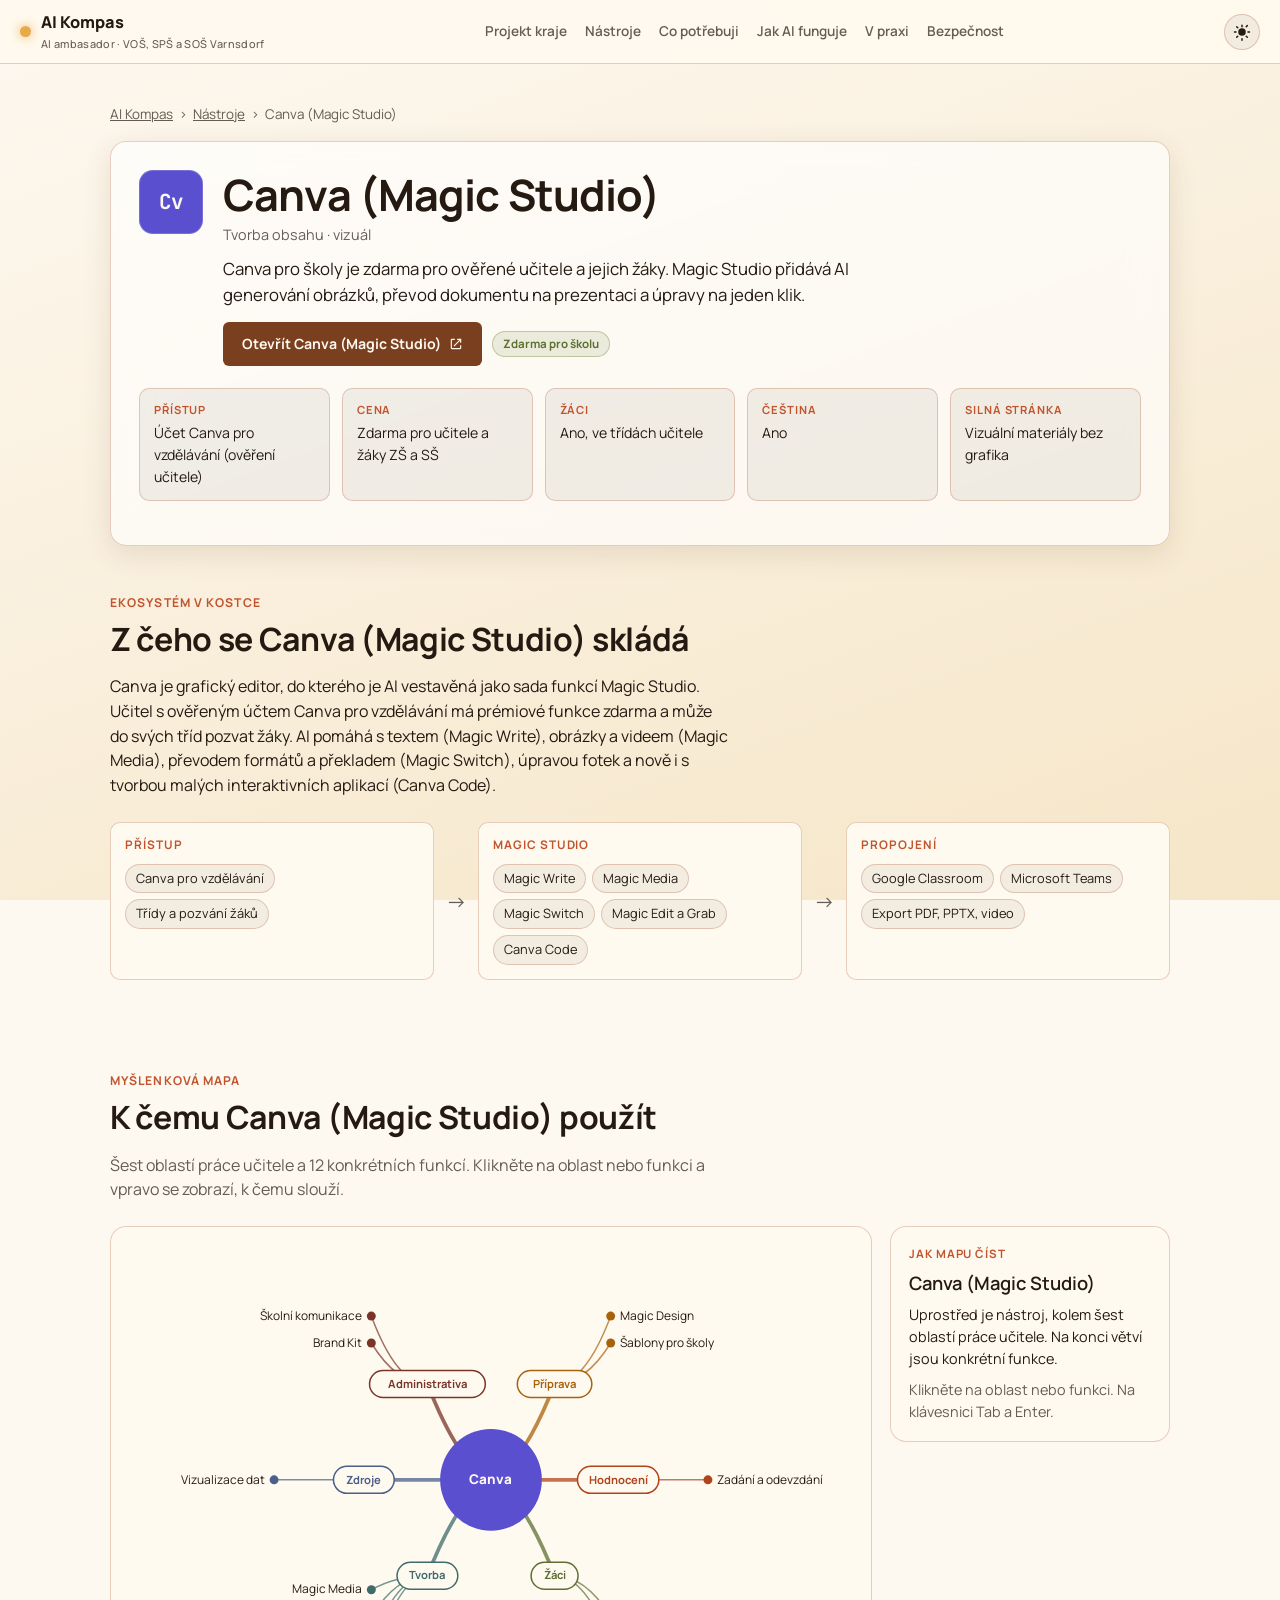
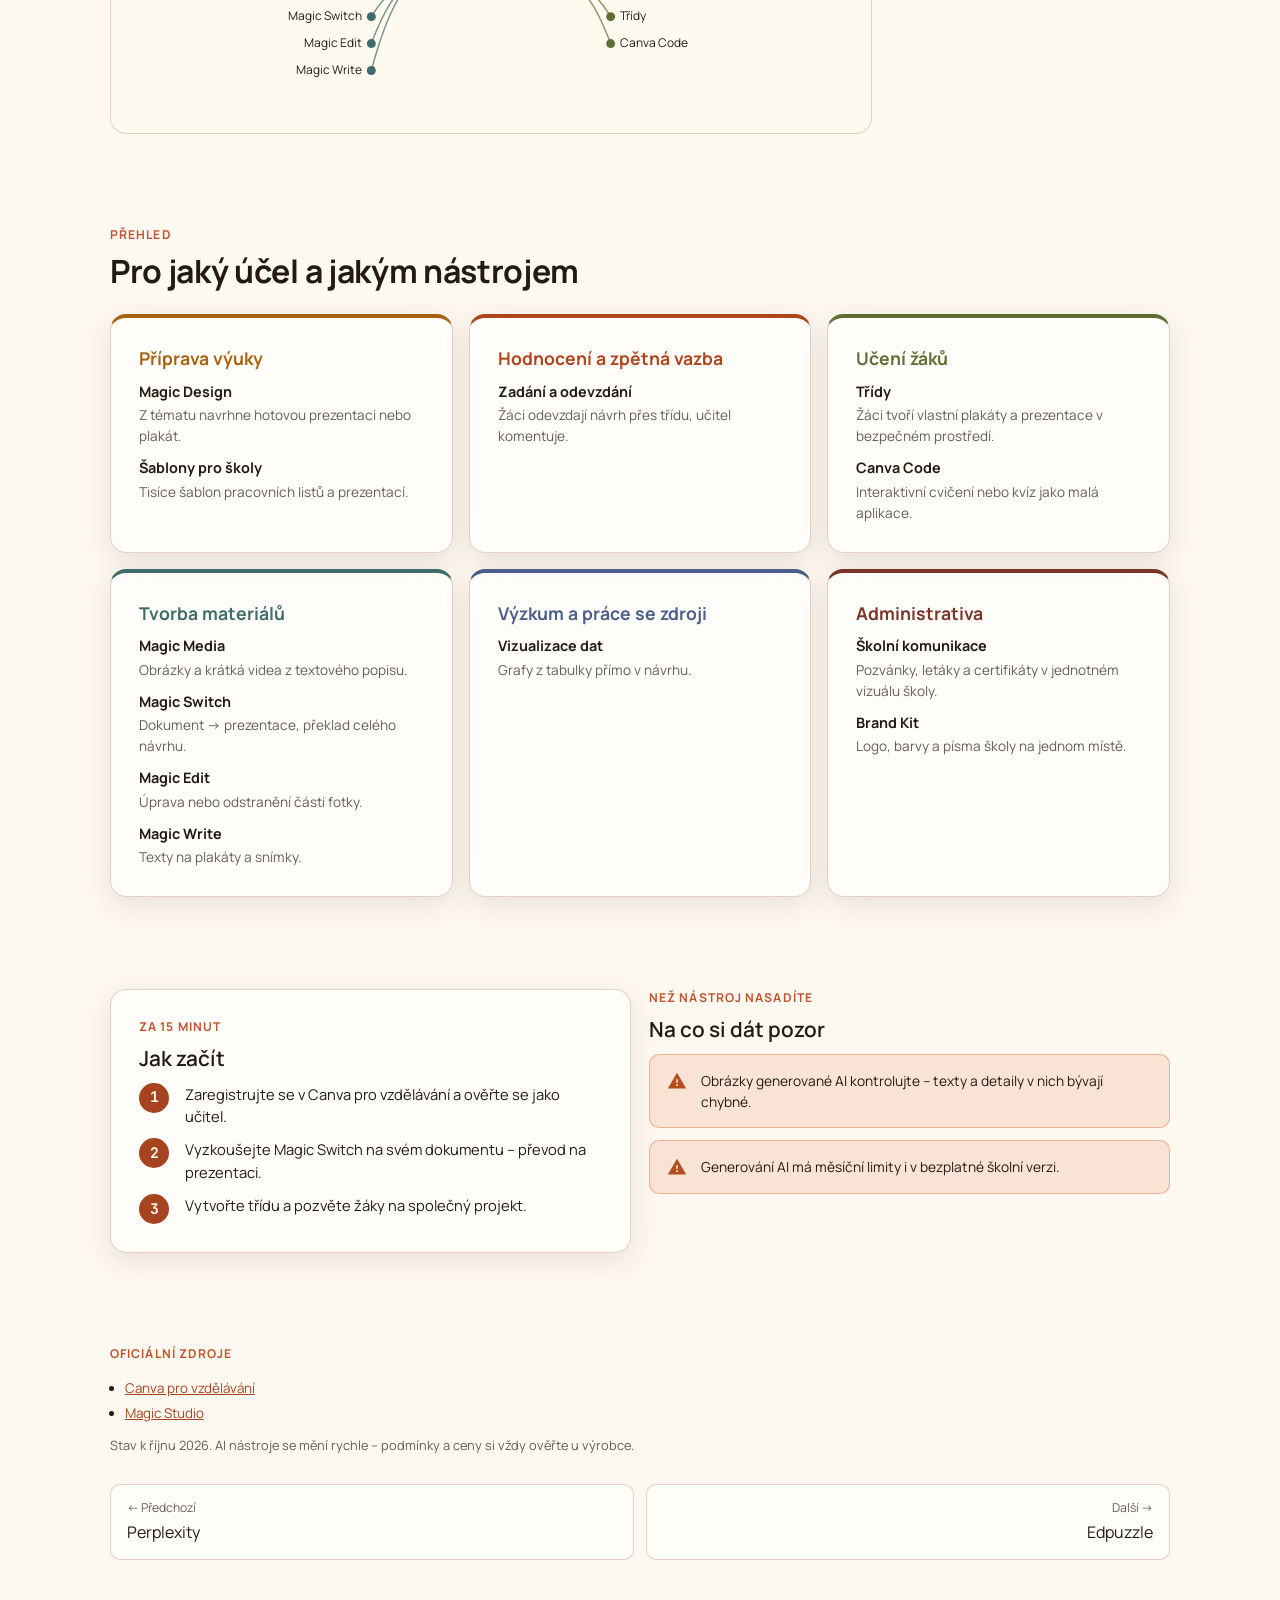
==== nastroje/canva.html @ d84180d7 "Úprava 13.10.2026" ====
<!DOCTYPE html>
<html lang="cs">
<head>
<meta charset="UTF-8">
<meta name="viewport" content="width=device-width, initial-scale=1.0, viewport-fit=cover">
<title>Canva (Magic Studio) · AI Kompas</title>
<link rel="preconnect" href="https://fonts.googleapis.com">
<link rel="preconnect" href="https://fonts.gstatic.com" crossorigin>
<link href="https://fonts.googleapis.com/css2?family=Manrope:wght@400;500;600;700;800&family=JetBrains+Mono:wght@400;500;600;700&display=swap" rel="stylesheet">
<link rel="stylesheet" href="../css/style.css">
<script src="../js/theme.js"></script>
</head>
<body data-nastroj="canva">
<div class="topbar">
  <a class="brand" href="../index.html" style="color:inherit;text-decoration:none">
    <span class="dot"></span>
    <span>AI Kompas<br><small>AI ambasador · VOŠ, SPŠ a SOŠ Varnsdorf</small></span>
  </a>
  <nav>
    <a href="../index.html#projekt">Projekt kraje</a>
    <a href="../index.html#nastroje">Nástroje</a>
    <a href="../index.html#vyber">Co potřebuji</a>
    <a href="../index.html#princip">Jak AI funguje</a>
    <a href="../index.html#praxe">V praxi</a>
    <a href="../index.html#bezpecnost">Bezpečnost</a>
  </nav>
  <div class="topbar-right">
    <button class="theme-toggle" id="theme-toggle" type="button" aria-label="Přepnout světlý a tmavý režim">
      <svg class="icon-sun" viewBox="0 0 24 24"><path d="M12 17a5 5 0 100-10 5 5 0 000 10zm0-15a1 1 0 011 1v2a1 1 0 11-2 0V3a1 1 0 011-1zm0 18a1 1 0 011 1v2a1 1 0 11-2 0v-2a1 1 0 011-1zM4.22 4.22a1 1 0 011.42 0l1.41 1.41A1 1 0 115.64 7.05L4.22 5.64a1 1 0 010-1.42zm12.73 12.73a1 1 0 011.41 0l1.42 1.41a1 1 0 11-1.42 1.42l-1.41-1.42a1 1 0 010-1.41zM1 12a1 1 0 011-1h2a1 1 0 110 2H2a1 1 0 01-1-1zm18 0a1 1 0 011-1h2a1 1 0 110 2h-2a1 1 0 01-1-1zM4.22 19.78a1 1 0 010-1.41l1.41-1.42a1 1 0 111.42 1.42l-1.42 1.41a1 1 0 01-1.41 0zM16.95 5.64a1 1 0 010-1.42l1.41-1.41a1 1 0 111.42 1.41l-1.42 1.42a1 1 0 01-1.41 0z"/></svg>
      <svg class="icon-moon" viewBox="0 0 24 24"><path d="M21.64 13a1 1 0 00-1.05-.14 8.05 8.05 0 01-3.37.73 8.15 8.15 0 01-8.14-8.14c0-1.2.27-2.35.73-3.37A1 1 0 008.6.14a10.14 10.14 0 1013.23 13.23 1 1 0 00-.19-.37z"/></svg>
    </button>
  </div>
</div>

<main class="page" id="app"></main>

<script src="../js/data.js"></script>
<script src="../js/nastroj.js"></script>
</body>
</html>
---- css/style.css ----
/* AI Kompas – styly (převzato z původního index.html a rozšířeno) */
/* ============ TOKENS ============ */
:root {
  color-scheme: light;

  /* podzimní akcenty – stejné v obou režimech */
  --amber-1: #e8a94a;
  --amber-2: #f4c873;
  --rust-1: #c1542e;
  --rust-2: #e2703a;
  --moss-1: #7c8c4a;
  --moss-2: #9db35c;
  --maroon: #7a3428;

  /* světlý režim (výchozí) */
  --bg-top: #fdf8f0;
  --bg-bottom: #f6e6c8;
  --panel-bg: #ffffffa3;
  --panel-bg-solid: #fffaf0;
  --border-hover: #a8431f40;
  --text: #241a12;
  --muted: #241a12b3;
  --accent: #a8431f;
  --accent-soft: #c1542e;

  --success: #5f6f34;
  --info: #3f6b6b;
  --warning: #b34f1e;
  --danger: #8f2415;

  --success-bg: rgba(124,140,74,0.14); --success-border: rgba(124,140,74,0.4);
  --info-bg: rgba(63,107,107,0.12); --info-border: rgba(63,107,107,0.35);
  --warning-bg: rgba(217,98,43,0.14); --warning-border: rgba(217,98,43,0.4);
  --danger-bg: rgba(143,36,21,0.1); --danger-border: rgba(143,36,21,0.32);

  --button-primary-bg: #7a3f1e;
  --button-primary-hover-bg: #9a4f26;
  --button-secondary-bg: #24140a0f;
  --button-secondary-border: #a8431f40;

  --code-bg: #1b120e;
  --code-panel-bg: #1b120eeb;
  --code-text: #f4c873;
  --code-comment: #b89a76;
  --code-string: #b6d17f;
  --code-keyword: #f0885a;
  --code-border: #e8a94a4d;

  --font-ui: 'Manrope', sans-serif;
  --font-mono: 'JetBrains Mono', monospace;

  --r-sm: 6px; --r-md: 10px; --r-lg: 16px; --r-full: 9999px;
  --topbar-h: 64px;
  --shadow: 0 8px 28px rgba(90,60,30,0.12);
}

/* tmavý režim podle systému, dokud uživatel výslovně nezvolí světlý */
@media (prefers-color-scheme: dark) {
  :root:not([data-theme="light"]) {
    color-scheme: dark;
    --bg-top: #1b120e; --bg-bottom: #3a2216;
    --panel-bg: #140d0973; --panel-bg-solid: #1f150f;
    --border-hover: #e8a94a40;
    --text: #f5ece0; --muted: #f5ece08c;
    --accent: #e8a94a; --accent-soft: #f4c873;

    --success: #9db35c; --info: #7fb3b3; --warning: #e2703a; --danger: #e0705c;
    --success-bg: rgba(157,179,92,0.15); --success-border: rgba(157,179,92,0.35);
    --info-bg: rgba(91,138,138,0.15); --info-border: rgba(91,138,138,0.35);
    --warning-bg: rgba(217,98,43,0.15); --warning-border: rgba(217,98,43,0.35);
    --danger-bg: rgba(179,49,28,0.15); --danger-border: rgba(179,49,28,0.35);

    --button-primary-bg: #7a3f1e; --button-primary-hover-bg: #9a4f26;
    --button-secondary-bg: #ffffff14; --button-secondary-border: #e8a94a40;

    --code-bg: #0d0906; --code-panel-bg: #0d0906cc;
    --code-text: #e8a94a; --code-comment: #8a6f52; --code-string: #9db35c;
    --code-keyword: #e2703a; --code-border: #e8a94a33;
    --shadow: 0 8px 32px rgba(13,9,6,0.5);
  }
}

/* ruční přepnutí vždy vyhraje nad systémem */
:root[data-theme="dark"] {
  color-scheme: dark;
  --bg-top: #1b120e; --bg-bottom: #3a2216;
  --panel-bg: #140d0973; --panel-bg-solid: #1f150f;
  --border-hover: #e8a94a40;
  --text: #f5ece0; --muted: #f5ece08c;
  --accent: #e8a94a; --accent-soft: #f4c873;

  --success: #9db35c; --info: #7fb3b3; --warning: #e2703a; --danger: #e0705c;
  --success-bg: rgba(157,179,92,0.15); --success-border: rgba(157,179,92,0.35);
  --info-bg: rgba(91,138,138,0.15); --info-border: rgba(91,138,138,0.35);
  --warning-bg: rgba(217,98,43,0.15); --warning-border: rgba(217,98,43,0.35);
  --danger-bg: rgba(179,49,28,0.15); --danger-border: rgba(179,49,28,0.35);

  --button-primary-bg: #7a3f1e; --button-primary-hover-bg: #9a4f26;
  --button-secondary-bg: #ffffff14; --button-secondary-border: #e8a94a40;

  --code-bg: #0d0906; --code-panel-bg: #0d0906cc;
  --code-text: #e8a94a; --code-comment: #8a6f52; --code-string: #9db35c;
  --code-keyword: #e2703a; --code-border: #e8a94a33;
  --shadow: 0 8px 32px rgba(13,9,6,0.5);
}
:root[data-theme="light"] {
  color-scheme: light;
  --bg-top: #fdf8f0; --bg-bottom: #f6e6c8;
  --panel-bg: #ffffffa3; --panel-bg-solid: #fffaf0;
  --border-hover: #a8431f40;
  --text: #241a12; --muted: #241a12b3;
  --accent: #a8431f; --accent-soft: #c1542e;
  --success: #5f6f34; --info: #3f6b6b; --warning: #b34f1e; --danger: #8f2415;
  --success-bg: rgba(124,140,74,0.14); --success-border: rgba(124,140,74,0.4);
  --info-bg: rgba(63,107,107,0.12); --info-border: rgba(63,107,107,0.35);
  --warning-bg: rgba(217,98,43,0.14); --warning-border: rgba(217,98,43,0.4);
  --danger-bg: rgba(143,36,21,0.1); --danger-border: rgba(143,36,21,0.32);
  --button-secondary-bg: #24140a0f; --button-secondary-border: #a8431f40;
  --shadow: 0 8px 28px rgba(90,60,30,0.12);
}

/* ============ BASE ============ */
* { box-sizing: border-box; }
/* Nutné explicitně, jinak .tool-card{display:flex} přebije prohlížečovo
   výchozí [hidden]{display:none} a filtr nic neskryje mimo claude.ai náhled. */
[hidden] { display: none !important; }
html { scroll-behavior: smooth; scroll-padding-top: calc(var(--topbar-h) + 14px); }
body {
  margin: 0;
  font-family: var(--font-ui);
  color: var(--text);
  background: linear-gradient(160deg, var(--bg-top) 0%, var(--bg-bottom) 100%) fixed;
  line-height: 1.55;
  -webkit-font-smoothing: antialiased;
}
@media (prefers-reduced-motion: reduce) { html { scroll-behavior: auto; } * { transition: none !important; animation: none !important; } }

a { color: var(--accent); }
::selection { background: var(--amber-1); color: #1b120e; }
h1,h2,h3,h4,h5,h6 { font-family: var(--font-ui); margin: 0 0 0.5em; font-weight: 700; text-wrap: balance; }
h1 { font-size: clamp(1.9rem, 1.5rem + 1.8vw, 2.7rem); letter-spacing: -0.02em; line-height: 1.15; }
h2 { font-size: clamp(1.5rem, 1.3rem + 0.9vw, 2rem); letter-spacing: -0.01em; line-height: 1.2; }
h3 { font-size: 1.3rem; font-weight: 600; line-height: 1.35; }
h4 { font-size: 1.1rem; font-weight: 700; line-height: 1.4; }
h6 { font-size: 0.76rem; font-weight: 700; letter-spacing: 0.09em; text-transform: uppercase; color: var(--accent-soft); margin-bottom: 0.6em; }
p { color: var(--text); max-width: 66ch; }
.muted { color: var(--muted); }
.mono { font-family: var(--font-mono); }

code, .inline-code {
  font-family: var(--font-mono); background: var(--button-secondary-bg);
  color: var(--accent); padding: 0.15em 0.45em; border-radius: 4px; font-size: 0.9em;
  border: 1px solid var(--border-hover);
}

/* ============ TOPBAR ============ */
.topbar {
  position: sticky; top: env(safe-area-inset-top, 0px); z-index: 100;
  display: flex; align-items: center; justify-content: space-between; gap: 12px;
  height: var(--topbar-h); padding: 0 20px;
  background: var(--panel-bg-solid); background: color-mix(in srgb, var(--panel-bg-solid) 88%, transparent);
  backdrop-filter: blur(16px); -webkit-backdrop-filter: blur(16px);
  border-bottom: 1px solid var(--border-hover);
}
.brand { display: flex; align-items: center; gap: 10px; font-weight: 800; font-size: 1.02rem; white-space: nowrap; }
.brand .dot { width: 11px; height: 11px; border-radius: 50%; background: var(--amber-1); box-shadow: 0 0 12px var(--amber-1); flex-shrink: 0; }
.brand small { display: block; font-weight: 500; font-size: 0.68rem; color: var(--muted); letter-spacing: 0.03em; }
.topbar nav { display: flex; gap: 18px; overflow-x: auto; scrollbar-width: none; }
.topbar nav::-webkit-scrollbar { display: none; }
.topbar nav a { color: var(--muted); text-decoration: none; font-size: 0.85rem; font-weight: 600; white-space: nowrap; transition: color .15s; }
.topbar nav a:hover { color: var(--accent); }
.topbar-right { display: flex; align-items: center; gap: 10px; flex-shrink: 0; }

.theme-toggle {
  display: flex; align-items: center; justify-content: center;
  width: 36px; height: 36px; border-radius: var(--r-full);
  background: var(--button-secondary-bg); border: 1px solid var(--button-secondary-border);
  cursor: pointer; color: var(--text); flex-shrink: 0;
}
.theme-toggle:hover { background: var(--border-hover); }
.theme-toggle svg { width: 18px; height: 18px; fill: currentColor; }
.theme-toggle .icon-moon { display: none; }
:root[data-theme="dark"] .theme-toggle .icon-sun { display: none; }
:root[data-theme="dark"] .theme-toggle .icon-moon { display: block; }
@media (prefers-color-scheme: dark) {
  :root:not([data-theme="light"]) .theme-toggle .icon-sun { display: none; }
  :root:not([data-theme="light"]) .theme-toggle .icon-moon { display: block; }
}

/* ============ LAYOUT ============ */
.page { max-width: 1100px; margin: 0 auto; padding: 40px 20px 90px; }
section { padding-top: 20px; margin-bottom: 72px; scroll-margin-top: calc(var(--topbar-h) + 14px); }
section:last-of-type { margin-bottom: 32px; }
.section-header { margin-bottom: 24px; max-width: 62ch; }

.glass-panel {
  background: var(--panel-bg); backdrop-filter: blur(18px); -webkit-backdrop-filter: blur(18px);
  border: 1px solid var(--border-hover); border-radius: var(--r-lg);
  padding: 28px; box-shadow: var(--shadow);
}
@media (max-width: 560px) { .glass-panel { padding: 20px; } }

/* ============ HERO ============ */
.hero { display: flex; flex-direction: column; gap: 16px; }
.hero .tagline { color: var(--accent-soft); font-weight: 700; letter-spacing: 0.08em; text-transform: uppercase; font-size: 0.76rem; }
.hero p.lead { font-size: 1.08rem; color: var(--muted); max-width: 640px; }
.stat-row { display: grid; grid-template-columns: repeat(auto-fit, minmax(150px, 1fr)); gap: 14px; margin-top: 6px; }
.stat-tile { background: var(--button-secondary-bg); border: 1px solid var(--border-hover); border-radius: var(--r-md); padding: 14px 16px; }
.stat-tile .num { font-family: var(--font-mono); font-weight: 700; font-size: 1.5rem; color: var(--accent); font-variant-numeric: tabular-nums; }
.stat-tile .label { font-size: 0.78rem; color: var(--muted); margin-top: 2px; }
.hero-note { display: flex; gap: 12px; align-items: flex-start; background: var(--info-bg); border: 1px solid var(--info-border); padding: 14px 16px; border-radius: var(--r-md); margin-top: 4px; }
.hero-note svg { width: 18px; height: 18px; flex-shrink: 0; fill: var(--info); margin-top: 2px; }
.hero-note p { margin: 0; font-size: 0.88rem; color: var(--text); }

/* ============ BADGES / TAGS ============ */
.badge {
  display: inline-flex; align-items: center; gap: 5px;
  font-size: 0.72rem; font-weight: 700; padding: 3px 10px;
  border-radius: var(--r-full); border: 1px solid transparent; white-space: nowrap;
}
.badge-success { background: var(--success-bg); color: var(--success); border-color: var(--success-border); }
.badge-info { background: var(--info-bg); color: var(--info); border-color: var(--info-border); }
.badge-warning { background: var(--warning-bg); color: var(--warning); border-color: var(--warning-border); }
.badge-neutral { background: var(--button-secondary-bg); color: var(--muted); border-color: var(--border-hover); }

/* ============ TOOL GRID ============ */
.tool-grid { display: grid; grid-template-columns: repeat(auto-fill, minmax(270px, 1fr)); gap: 18px; }
.tool-card { display: flex; flex-direction: column; gap: 12px; }
.tool-head { display: flex; align-items: center; gap: 12px; }
.tool-mark {
  width: 44px; height: 44px; border-radius: var(--r-md); flex-shrink: 0;
  display: flex; align-items: center; justify-content: center;
  font-family: var(--font-mono); font-weight: 700; font-size: 0.95rem; color: #fdf8f0;
  box-shadow: inset 0 0 0 1px rgba(255,255,255,0.18);
}
.tool-name-wrap { min-width: 0; }
.tool-name { font-weight: 700; font-size: 1rem; line-height: 1.25; }
.tool-cat { font-size: 0.74rem; color: var(--muted); margin-top: 1px; }
.tool-desc { font-size: 0.88rem; color: var(--text); margin: 0; }
.tool-uses { list-style: none; margin: 0; padding: 0; display: flex; flex-direction: column; gap: 6px; }
.tool-uses li { font-size: 0.82rem; color: var(--muted); padding-left: 16px; position: relative; }
.tool-uses li::before { content: "→"; position: absolute; left: 0; color: var(--accent-soft); font-weight: 700; }
.tool-foot { display: flex; align-items: center; justify-content: space-between; gap: 10px; margin-top: auto; padding-top: 12px; border-top: 1px solid var(--border-hover); }
.tool-link {
  font-size: 0.82rem; font-weight: 700; color: var(--accent); text-decoration: none;
  display: inline-flex; align-items: center; gap: 4px;
}
.tool-link:hover { text-decoration: underline; }
.tool-link svg { width: 13px; height: 13px; fill: currentColor; }

/* ============ FILTER CHIPS ============ */
.filter-row { display: flex; flex-wrap: wrap; gap: 8px; margin-bottom: 20px; }
.filter-chip {
  font-family: var(--font-ui); font-size: 0.8rem; font-weight: 700; cursor: pointer;
  padding: 7px 14px; border-radius: var(--r-full); border: 1px solid var(--border-hover);
  background: var(--button-secondary-bg); color: var(--muted);
}
.filter-chip[aria-pressed="true"] { background: var(--accent); border-color: var(--accent); color: #fdf8f0; }
:root[data-theme="dark"] .filter-chip[aria-pressed="true"] { color: #1b120e; }
@media (prefers-color-scheme: dark) { :root:not([data-theme="light"]) .filter-chip[aria-pressed="true"] { color: #1b120e; } }

/* ============ PRINCIP AI ============ */
.principle-grid { display: grid; grid-template-columns: 1.1fr 0.9fr; gap: 28px; align-items: start; }
@media (max-width: 820px) { .principle-grid { grid-template-columns: 1fr; } }
.principle-grid p { max-width: 62ch; }
.diagram-figure { margin: 0; background: var(--panel-bg); border: 1px solid var(--border-hover); border-radius: var(--r-lg); padding: 18px; box-shadow: var(--shadow); }
.diagram-figure svg { width: 100%; height: auto; display: block; }
.diagram-figure figcaption { font-size: 0.78rem; color: var(--muted); margin-top: 10px; text-align: center; }
.diagram-label { font-family: var(--font-mono); font-size: 10.5px; }
.diagram-box { fill: var(--panel-bg-solid); stroke: var(--border-hover); stroke-width: 1.4; }
.diagram-arrow { stroke: var(--muted); fill: none; stroke-width: 1.6; }
.diagram-accent { stroke: var(--accent); fill: none; stroke-width: 2; }

.limit-list { display: flex; flex-direction: column; gap: 10px; margin-top: 18px; }

/* ============ ALERT / CALLOUT ============ */
.alert-box { display: flex; gap: 14px; padding: 15px 17px; border-radius: var(--r-md); border: 1px solid; margin-bottom: 12px; }
.alert-box svg { width: 20px; height: 20px; flex-shrink: 0; margin-top: 1px; }
.alert-box .alert-title { font-weight: 700; margin-bottom: 3px; font-size: 0.92rem; }
.alert-box p { margin: 0; font-size: 0.86rem; color: var(--text); }
.alert-success { background: var(--success-bg); border-color: var(--success-border); }
.alert-success svg { fill: var(--success); }
.alert-warning { background: var(--warning-bg); border-color: var(--warning-border); }
.alert-warning svg { fill: var(--warning); }
.alert-danger { background: var(--danger-bg); border-color: var(--danger-border); }
.alert-danger svg { fill: var(--danger); }
.alert-info { background: var(--info-bg); border-color: var(--info-border); }
.alert-info svg { fill: var(--info); }

/* ============ PRAXE GRID ============ */
.praxe-grid { display: grid; grid-template-columns: repeat(auto-fill, minmax(260px, 1fr)); gap: 18px; margin-bottom: 28px; }
.praxe-card h4 { display: flex; align-items: center; gap: 8px; margin-bottom: 10px; }
.praxe-card h4 .n { font-family: var(--font-mono); color: var(--accent); font-size: 0.85rem; }
.praxe-card ul { margin: 0; padding: 0; list-style: none; display: flex; flex-direction: column; gap: 8px; }
.praxe-card li { font-size: 0.86rem; color: var(--muted); padding-left: 16px; position: relative; }
.praxe-card li::before { content: "–"; position: absolute; left: 0; color: var(--accent-soft); }
.praxe-card li b { color: var(--text); font-weight: 600; }

/* ============ CODE / TERMINAL (prompt ukázka) ============ */
.code-window { background: var(--code-panel-bg); border: 1px solid var(--code-border); border-radius: var(--r-md); overflow: hidden; box-shadow: var(--shadow); }
.code-window-header { display: flex; align-items: center; justify-content: space-between; padding: 9px 14px; background: rgba(0,0,0,0.28); border-bottom: 1px solid var(--code-border); }
.code-dots { display: flex; gap: 6px; }
.code-dots span { width: 9px; height: 9px; border-radius: 50%; display: block; }
.code-dots span:nth-child(1) { background: var(--danger); }
.code-dots span:nth-child(2) { background: var(--warning); }
.code-dots span:nth-child(3) { background: var(--success); }
.code-filename { font-family: var(--font-mono); font-size: 0.72rem; color: #f5ece08c; }
.copy-btn { font-family: var(--font-ui); font-size: 0.7rem; font-weight: 700; background: transparent; border: 1px solid var(--code-border); color: var(--amber-2); padding: 5px 10px; border-radius: var(--r-sm); cursor: pointer; }
.copy-btn:hover { background: #e8a94a1a; }
.code-window pre { margin: 0; padding: 16px 18px; overflow-x: auto; font-family: var(--font-mono); font-size: 0.84rem; line-height: 1.7; color: var(--code-text); white-space: pre-wrap; }
.prompt-sign { color: var(--rust-2); font-weight: 700; }
.c-comment { color: var(--code-comment); font-style: italic; }

/* ============ FOOTER ============ */
footer { text-align: center; padding: 30px 20px 50px; color: var(--muted); font-size: 0.82rem; }
footer a { color: var(--muted); }
footer .foot-links { display: flex; flex-wrap: wrap; gap: 6px 14px; justify-content: center; margin-top: 10px; }

a:focus-visible, button:focus-visible, .filter-chip:focus-visible { outline: 2px solid var(--accent); outline-offset: 2px; }

/* =====================================================================
   ROZŠÍŘENÍ (říjen 2026): projekt kraje, rychlý výběr, stránky nástrojů
   ===================================================================== */

/* barvy šesti účelů (větve myšlenkové mapy) */
:root { --c1: #a8620f; --c2: #b0441b; --c3: #5f6f34; --c4: #3f6b6b; --c5: #4a5f8a; --c6: #7a3428; }
@media (prefers-color-scheme: dark) { :root:not([data-theme="light"]) { --c1: #e8a94a; --c2: #e2703a; --c3: #9db35c; --c4: #7fb3b3; --c5: #9fb0d8; --c6: #d48a7a; } }
:root[data-theme="dark"] { --c1: #e8a94a; --c2: #e2703a; --c3: #9db35c; --c4: #7fb3b3; --c5: #9fb0d8; --c6: #d48a7a; }

body { background-color: var(--bg-top); }
.page { padding-inline: 16px; }
@media (min-width: 700px) { .page { padding-inline: 20px; } }
.brand a { color: inherit; text-decoration: none; }
.brand { min-width: 0; }
.brand > span:last-child { min-width: 0; overflow: hidden; text-overflow: ellipsis; }
@media (max-width: 720px) { .topbar nav { display: none; } .brand small { display: none; } }

.badge-new { background: var(--accent); color: #fdf8f0; border-color: var(--accent); }
:root[data-theme="dark"] .badge-new { color: #1b120e; }
@media (prefers-color-scheme: dark) { :root:not([data-theme="light"]) .badge-new { color: #1b120e; } }

/* ---------- projekt kraje ---------- */
.proj-grid { display: grid; grid-template-columns: minmax(0, 1fr) minmax(0, 1.15fr); gap: 22px; align-items: start; }
@media (max-width: 880px) { .proj-grid { grid-template-columns: 1fr; } }
.proj-nums { display: grid; grid-template-columns: repeat(2, minmax(0, 1fr)); gap: 12px; }
.proj-num { background: var(--button-secondary-bg); border: 1px solid var(--border-hover); border-radius: var(--r-md); padding: 14px 16px; min-width: 0; }
.proj-num .num { font-family: var(--font-mono); font-weight: 700; font-size: 1.35rem; color: var(--accent); font-variant-numeric: tabular-nums; white-space: nowrap; }
.proj-num .label { font-size: 0.8rem; color: var(--muted); line-height: 1.4; margin-top: 2px; }
.proj-role { margin-top: 16px; }
.proj-role ul { margin: 8px 0 0; padding-left: 1.1em; display: grid; gap: 6px; font-size: 0.9rem; }

.timeline { list-style: none; margin: 0; padding: 0; position: relative; }
.timeline::before { content: ""; position: absolute; left: 7px; top: 8px; bottom: 8px; width: 2px; background: var(--border-hover); }
.timeline li { position: relative; padding: 0 0 18px 30px; }
.timeline li:last-child { padding-bottom: 0; }
.timeline .dot { position: absolute; left: 0; top: 4px; width: 16px; height: 16px; border-radius: 50%; background: var(--panel-bg-solid); border: 2px solid var(--muted); }
.timeline li.hotovo .dot { background: var(--success); border-color: var(--success); }
.timeline li.nove .dot { background: var(--accent); border-color: var(--accent); box-shadow: 0 0 0 4px var(--warning-bg); }
.timeline li.plan .dot { border-style: dashed; }
.timeline .when { font-family: var(--font-mono); font-size: 0.76rem; color: var(--muted); display: flex; gap: 8px; align-items: center; flex-wrap: wrap; }
.timeline .what { font-weight: 700; font-size: 0.95rem; margin: 2px 0; }
.timeline .desc { font-size: 0.85rem; color: var(--muted); margin: 0; }
.src-list { margin: 14px 0 0; padding-left: 1.1em; font-size: 0.84rem; display: grid; gap: 4px; }

/* ---------- karty nástrojů: odkaz na průvodce ---------- */
.tool-foot { flex-wrap: wrap; row-gap: 10px; }
.tool-foot .links { display: flex; gap: 14px; align-items: center; margin-left: auto; }
.tool-foot .tool-link { white-space: nowrap; }
.tool-card .tool-name a { color: inherit; text-decoration: none; }
.tool-card .tool-name a:hover { color: var(--accent); }

/* ---------- rychlý výběr ---------- */
.pick-grid { display: grid; grid-template-columns: repeat(auto-fill, minmax(300px, 1fr)); gap: 16px; }
.pick { display: grid; gap: 10px; align-content: start; }
.pick h4 { display: flex; align-items: center; gap: 10px; margin: 0; }
.pick h4 .sw { width: 12px; height: 12px; border-radius: 50%; flex-shrink: 0; }
.pick ol { margin: 0; padding: 0; list-style: none; display: grid; gap: 6px; }
.pick li a { display: flex; align-items: center; gap: 10px; padding: 7px 10px; border-radius: var(--r-sm); text-decoration: none; color: var(--text); background: var(--button-secondary-bg); border: 1px solid transparent; font-size: 0.88rem; }
.pick li a:hover { border-color: var(--border-hover); }
.pick li .mini { width: 26px; height: 26px; border-radius: 6px; display: grid; place-items: center; font-family: var(--font-mono); font-size: 0.7rem; font-weight: 700; color: #fdf8f0; flex-shrink: 0; }
.pick li a > span:nth-child(2) { white-space: nowrap; }
.pick li .feat { color: var(--muted); font-size: 0.8rem; margin-left: auto; text-align: right; }

/* ---------- stránka nástroje ---------- */
.crumbs { font-size: 0.84rem; color: var(--muted); margin-bottom: 16px; display: flex; gap: 6px; flex-wrap: wrap; }
.crumbs a { color: var(--muted); }
.t-hero { display: grid; grid-template-columns: auto minmax(0, 1fr); gap: 20px; align-items: start; }
.t-hero .tool-mark { width: 64px; height: 64px; font-size: 1.3rem; border-radius: 14px; }
.t-hero h1 { margin-bottom: 4px; }
.t-hero .sub { color: var(--muted); font-size: 0.9rem; margin-bottom: 10px; }
.t-hero .lead { font-size: 1.05rem; margin: 0 0 14px; }
.t-actions { display: flex; flex-wrap: wrap; gap: 10px; align-items: center; }
.btn { display: inline-flex; align-items: center; gap: 8px; padding: 10px 18px; border-radius: var(--r-sm); font-weight: 700; font-size: 0.88rem; text-decoration: none; border: 1px solid transparent; cursor: pointer; font-family: var(--font-ui); }
.btn-primary { background: var(--button-primary-bg); color: #fdf8f0; }
.btn-primary:hover { background: var(--button-primary-hover-bg); }
.btn-secondary { background: var(--button-secondary-bg); color: var(--text); border-color: var(--button-secondary-border); }
.btn svg { width: 14px; height: 14px; fill: currentColor; }
@media (max-width: 520px) { .t-hero { grid-template-columns: 1fr; } }

.facts { display: grid; grid-template-columns: repeat(auto-fit, minmax(190px, 1fr)); gap: 12px; margin-top: 22px; }
.fact { background: var(--button-secondary-bg); border: 1px solid var(--border-hover); border-radius: var(--r-md); padding: 12px 14px; min-width: 0; }
.fact dt { font-size: 0.7rem; font-weight: 700; letter-spacing: 0.08em; text-transform: uppercase; color: var(--accent-soft); }
.fact dd { margin: 4px 0 0; font-size: 0.88rem; }

.eco { display: grid; grid-template-columns: minmax(0, 1fr) 28px minmax(0, 1fr) 28px minmax(0, 1fr); align-items: stretch; gap: 8px; margin-top: 18px; }
.eco-col { background: var(--panel-bg-solid); border: 1px solid var(--border-hover); border-radius: var(--r-md); padding: 14px; min-width: 0; }
.eco-col h4 { font-size: 0.74rem; letter-spacing: 0.08em; text-transform: uppercase; color: var(--accent-soft); margin: 0 0 10px; }
.eco-col ul { list-style: none; margin: 0; padding: 0; display: flex; flex-wrap: wrap; gap: 6px; }
.eco-col li { font-size: 0.8rem; padding: 4px 10px; border-radius: var(--r-full); background: var(--button-secondary-bg); border: 1px solid var(--border-hover); }
.eco-arrow { display: grid; place-items: center; color: var(--muted); font-size: 1.3rem; }
@media (max-width: 820px) { .eco { grid-template-columns: 1fr; } .eco-arrow { transform: rotate(90deg); height: 22px; } }

.mm-wrap { display: grid; grid-template-columns: minmax(0, 1fr) 280px; gap: 18px; align-items: start; margin-top: 18px; }
.mm-svg { background: var(--panel-bg-solid); border: 1px solid var(--border-hover); border-radius: var(--r-lg); padding: 6px; }
.mm-svg svg { display: block; width: 100%; height: auto; }
.mm-svg text { font-family: var(--font-ui); fill: var(--text); }
.mm-leaf { cursor: pointer; outline: none; }
.mm-leaf text { font-size: 16px; }
.mm-leaf:hover text, .mm-leaf:focus-visible text, .mm-leaf.on text { font-weight: 700; }
.mm-leaf:focus-visible circle, .mm-leaf.on circle { r: 8; }
.mm-branch { cursor: pointer; outline: none; }
.mm-branch:focus-visible rect { stroke-width: 3; }
.mm-dim .mm-leaf:not(.hl), .mm-dim .mm-edge:not(.hl) { opacity: 0.25; }
.mm-panel { position: sticky; top: calc(var(--topbar-h) + 16px); background: var(--panel-bg-solid); border: 1px solid var(--border-hover); border-radius: var(--r-lg); padding: 18px; min-height: 180px; display: grid; gap: 8px; align-content: start; }
.mm-panel .k { font-size: 0.72rem; font-weight: 700; letter-spacing: 0.08em; text-transform: uppercase; }
.mm-panel h3 { margin: 0; font-size: 1.15rem; }
.mm-panel p { margin: 0; font-size: 0.9rem; }
.mm-panel ul { margin: 0; padding-left: 1.1em; font-size: 0.88rem; display: grid; gap: 4px; }
.mm-hint { font-size: 0.82rem; color: var(--muted); }
@media (max-width: 900px) { .mm-wrap { grid-template-columns: 1fr; } .mm-panel { position: static; min-height: 0; } }
.mm-mini-section { display: none; }
@media (max-width: 640px) { .mm-section { display: none; } .mm-mini-section { display: block; } }

.purpose-grid { display: grid; grid-template-columns: repeat(auto-fill, minmax(290px, 1fr)); gap: 16px; }
.purpose { border-top: 4px solid var(--pc); display: grid; gap: 10px; align-content: start; }
.purpose h4 { margin: 0; display: flex; align-items: center; gap: 8px; color: var(--pc); }
.purpose dl { margin: 0; display: grid; gap: 10px; }
.purpose dt { font-weight: 700; font-size: 0.9rem; }
.purpose dd { margin: 2px 0 0; font-size: 0.85rem; color: var(--muted); }

.two-col { display: grid; grid-template-columns: minmax(0, 1fr) minmax(0, 1fr); gap: 18px; align-items: start; }
@media (max-width: 820px) { .two-col { grid-template-columns: 1fr; } }
.steps { list-style: none; margin: 0; padding: 0; display: grid; gap: 10px; counter-reset: s; }
.steps li { counter-increment: s; display: grid; grid-template-columns: 34px minmax(0, 1fr); gap: 12px; align-items: start; font-size: 0.92rem; }
.steps li::before { content: counter(s); width: 30px; height: 30px; border-radius: 50%; display: grid; place-items: center; font-family: var(--font-mono); font-weight: 700; background: var(--accent); color: #fdf8f0; }
:root[data-theme="dark"] .steps li::before { color: #1b120e; }
@media (prefers-color-scheme: dark) { :root:not([data-theme="light"]) .steps li::before { color: #1b120e; } }

.tool-nav { display: flex; justify-content: space-between; gap: 12px; flex-wrap: wrap; margin-top: 8px; }
.tool-nav a { flex: 1 1 220px; display: grid; gap: 2px; padding: 14px 16px; border-radius: var(--r-md); text-decoration: none; color: var(--text); background: var(--panel-bg); border: 1px solid var(--border-hover); }
.tool-nav a:hover { border-color: var(--accent); }
.tool-nav a.next { text-align: right; }
.tool-nav small { color: var(--muted); font-size: 0.76rem; }
.updated { font-size: 0.8rem; color: var(--muted); }

.purpose { scroll-margin-top: calc(var(--topbar-h) + 14px); }

/* ---------- Jak se model učí ---------- */
.learn-demo { display: grid; gap: 18px; margin-top: 8px; }
.learn-head { display: flex; justify-content: space-between; gap: 16px; flex-wrap: wrap; align-items: flex-start; }
.learn-cycle { display: flex; align-items: center; gap: 6px; flex-wrap: wrap; font-size: 0.8rem; font-weight: 700; }
.learn-cycle span[data-k] { padding: 5px 10px; border-radius: var(--r-full); background: var(--button-secondary-bg); border: 1px solid var(--border-hover); color: var(--muted); transition: background .2s, color .2s; }
.learn-cycle span[data-k].on { background: var(--accent); color: #fdf8f0; border-color: var(--accent); }
:root[data-theme="dark"] .learn-cycle span[data-k].on { color: #1b120e; }
@media (prefers-color-scheme: dark) { :root:not([data-theme="light"]) .learn-cycle span[data-k].on { color: #1b120e; } }
.learn-cycle .arr { color: var(--muted); }
.learn-body { display: grid; grid-template-columns: minmax(0, 1.6fr) minmax(0, 1fr); gap: 18px; align-items: center; }
@media (max-width: 760px) { .learn-body { grid-template-columns: 1fr; } }
.learn-net { background: var(--panel-bg-solid); border: 1px solid var(--border-hover); border-radius: var(--r-md); padding: 6px; }
.learn-net svg { display: block; width: 100%; height: auto; }
.learn-net text { font-family: var(--font-ui); fill: var(--text); }
.learn-label { font-size: 0.72rem; font-weight: 700; letter-spacing: 0.08em; text-transform: uppercase; color: var(--accent-soft); margin-bottom: 10px; }
.lbar { display: grid; grid-template-columns: 70px minmax(0, 1fr) 48px; gap: 10px; align-items: center; margin-bottom: 9px; font-size: 0.9rem; }
.lbar .track { display: block; height: 14px; border-radius: 7px; background: var(--button-secondary-bg); border: 1px solid var(--border-hover); overflow: hidden; }
.lbar .fill { display: block; width: 0; height: 100%; background: var(--muted); border-radius: 7px; transition: width .35s ease; }
.lbar.ok .fill { background: var(--success); }
.lbar.ok .w { font-weight: 700; }
.lbar .p { font-family: var(--font-mono); font-size: 0.8rem; text-align: right; font-variant-numeric: tabular-nums; }
.learn-err { display: flex; justify-content: space-between; margin-top: 12px; padding-top: 10px; border-top: 1px solid var(--border-hover); font-size: 0.88rem; }
.learn-err b { font-family: var(--font-mono); color: var(--warning); }
.learn-ctrl { display: grid; gap: 10px; }
.learn-ctrl label { display: flex; justify-content: space-between; font-weight: 700; font-size: 0.9rem; }
.learn-ctrl output { font-family: var(--font-mono); color: var(--accent); }
.learn-ctrl input[type=range] { width: 100%; accent-color: var(--accent); }
.learn-btns { display: flex; gap: 8px; flex-wrap: wrap; }
.learn-note { margin: 0; font-size: 0.9rem; padding: 12px 14px; border-radius: var(--r-md); background: var(--info-bg); border: 1px solid var(--info-border); max-width: none; }
.net-edge { transition: stroke-width .35s, opacity .35s, stroke .35s; }
.net-pulse .net-edge.hot { stroke: var(--accent); }

.compare { display: grid; grid-template-columns: minmax(0, 1fr) 44px minmax(0, 1fr); gap: 10px; align-items: stretch; margin-top: 22px; }
.compare-col { display: grid; gap: 8px; align-content: start; }
.compare-col h4 { margin: 4px 0 4px; }
.compare-tag { justify-self: start; }
.compare-col dl { margin: 0; display: grid; gap: 8px; }
.compare-col dt { font-size: 0.72rem; font-weight: 700; letter-spacing: 0.06em; text-transform: uppercase; color: var(--muted); }
.compare-col dd { margin: 0 0 4px; font-size: 0.9rem; }
.compare-real { border-color: var(--success-border); }
.compare-vs { display: grid; place-items: center; font-size: 2rem; font-weight: 800; color: var(--accent); }
@media (max-width: 760px) { .compare { grid-template-columns: 1fr; } .compare-vs { height: 30px; } }
.learn-lower { display: grid; grid-template-columns: minmax(0, 1fr) minmax(0, 1fr); gap: 18px; margin-top: 22px; }
@media (max-width: 820px) { .learn-lower { grid-template-columns: 1fr; } }
.phases { margin: 10px 0 0; padding-left: 1.3em; display: grid; gap: 10px; font-size: 0.92rem; }
.analogy p { font-size: 0.92rem; }
@media (max-width: 760px) { .learn-net svg text { font-size: 22px !important; } .learn-net svg text[style*='12px'] { font-size: 18px !important; } }
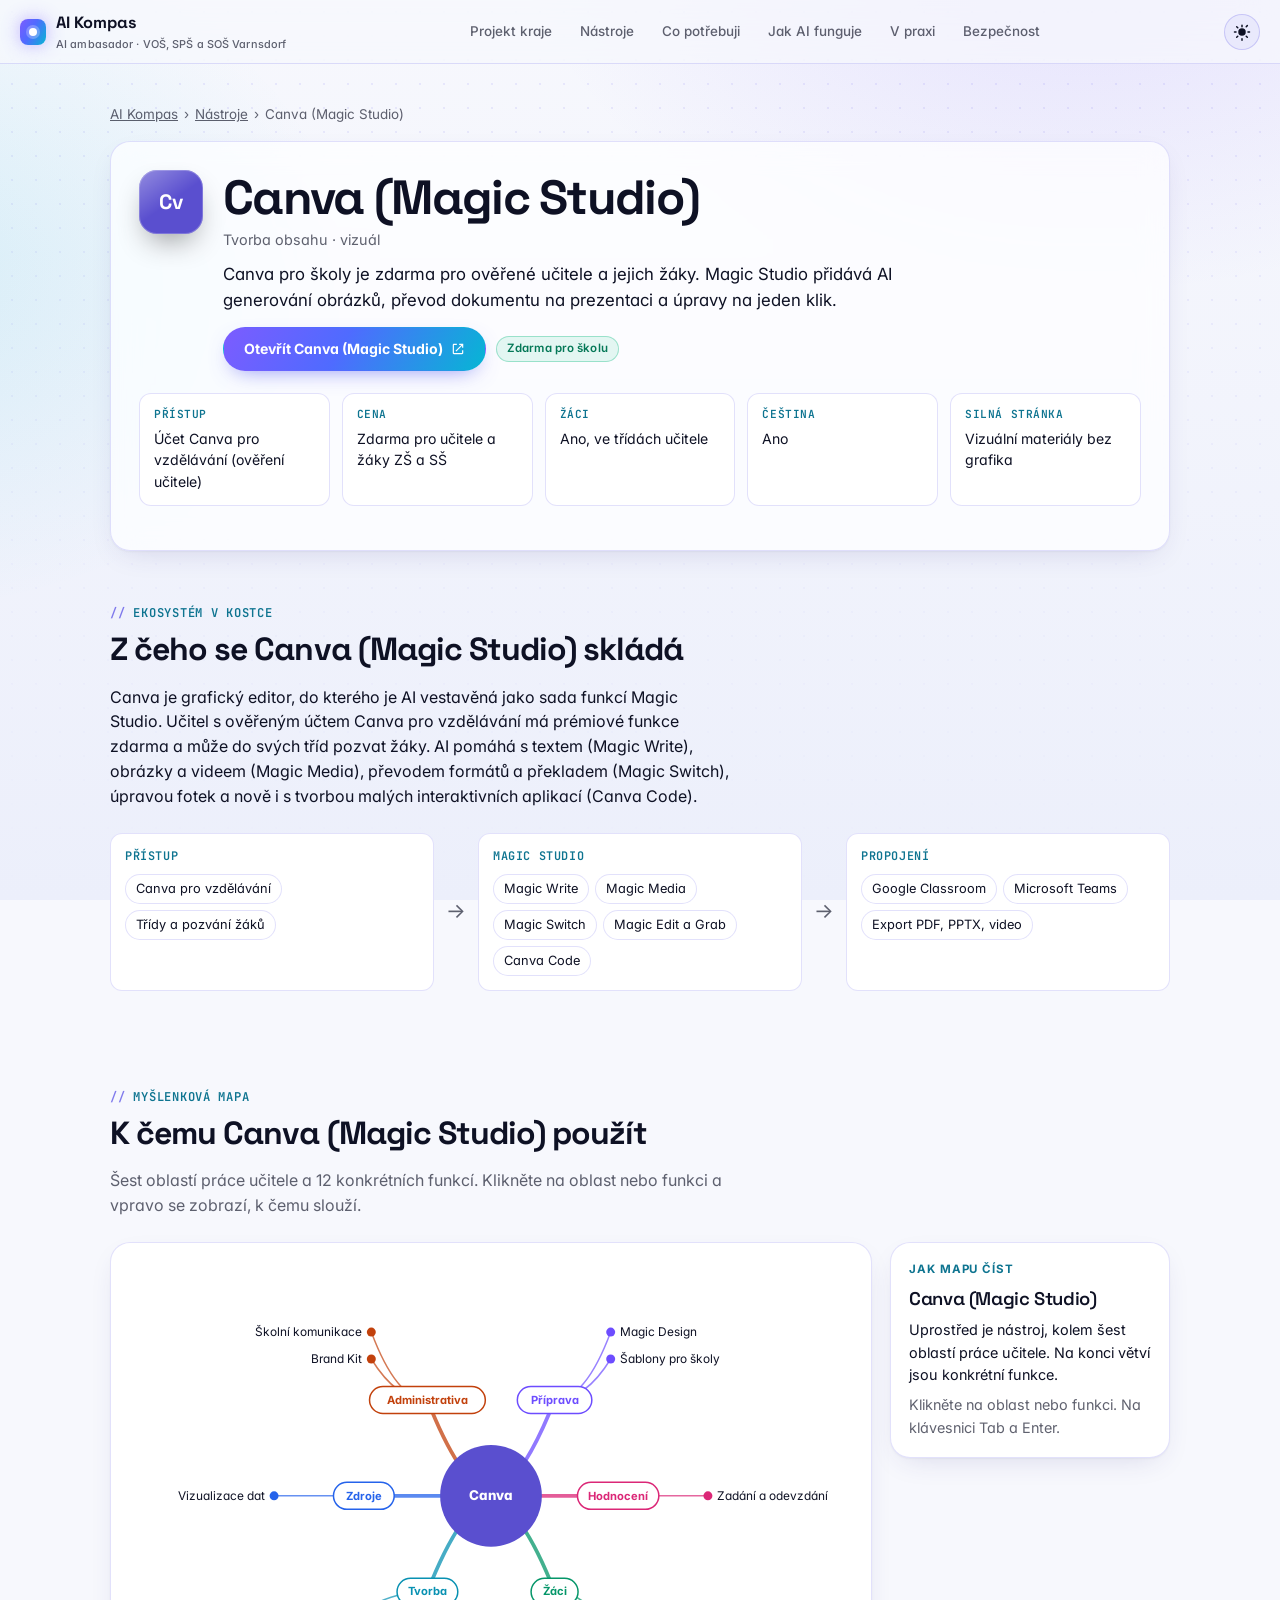
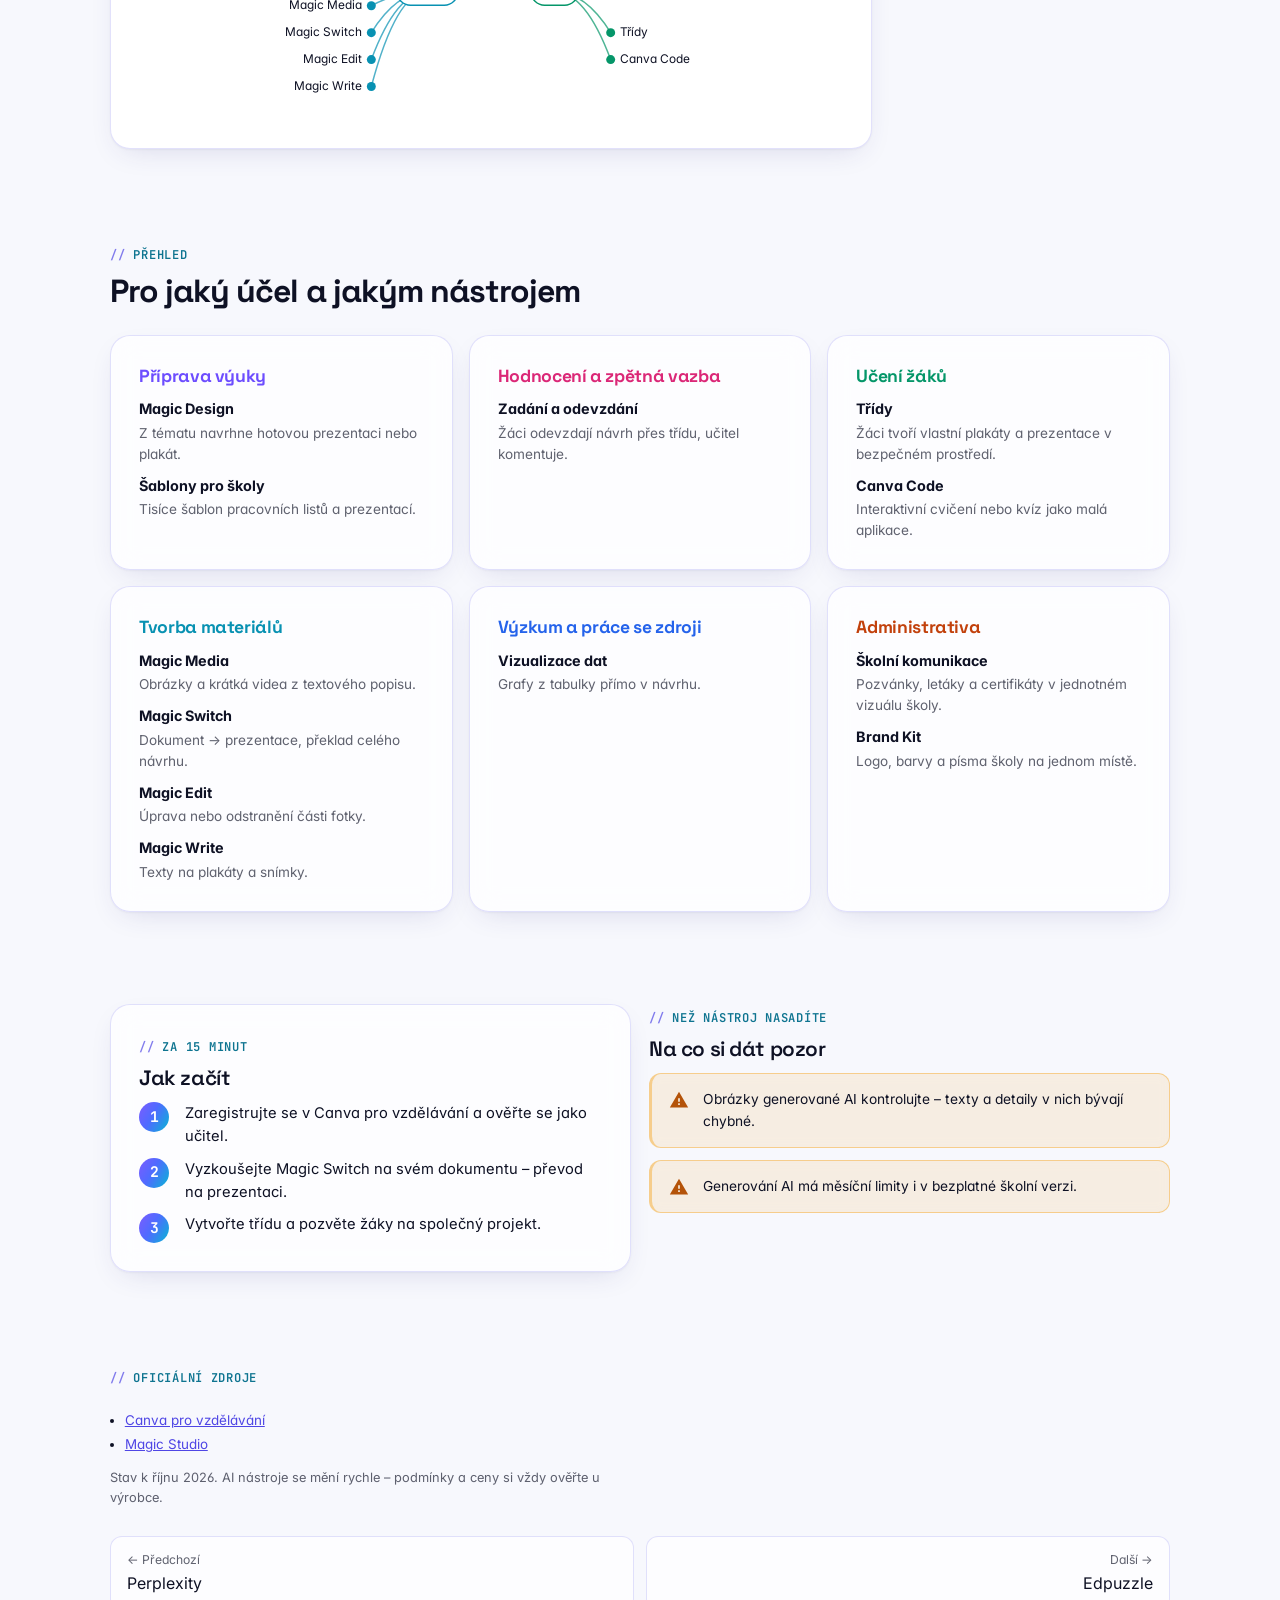
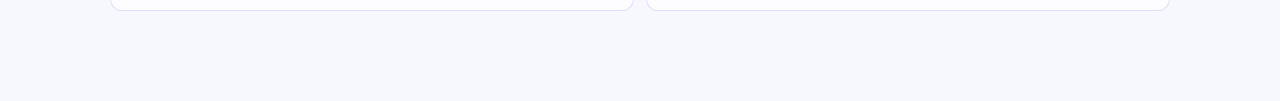
==== commit e18d401c: "Redesign 14. 10.2026" ====
--- a/nastroje/canva.html
+++ b/nastroje/canva.html
@@ -6,7 +6,7 @@
 <title>Canva (Magic Studio) · AI Kompas</title>
 <link rel="preconnect" href="https://fonts.googleapis.com">
 <link rel="preconnect" href="https://fonts.gstatic.com" crossorigin>
-<link href="https://fonts.googleapis.com/css2?family=Manrope:wght@400;500;600;700;800&family=JetBrains+Mono:wght@400;500;600;700&display=swap" rel="stylesheet">
+<link href="https://fonts.googleapis.com/css2?family=Inter:wght@400;500;600;700;800&family=Space+Grotesk:wght@500;600;700&family=JetBrains+Mono:wght@400;500;600;700&display=swap" rel="stylesheet">
 <link rel="stylesheet" href="../css/style.css">
 <script src="../js/theme.js"></script>
 </head>
@@ -36,5 +36,6 @@
 
 <script src="../js/data.js"></script>
 <script src="../js/nastroj.js"></script>
+<script src="../js/neural.js"></script>
 </body>
 </html>
--- a/css/style.css
+++ b/css/style.css
@@ -1,123 +1,114 @@
-/* AI Kompas – styly (převzato z původního index.html a rozšířeno) */
+/* AI Kompas – styly · redesign „Neural“ (říjen 2026) */
 /* ============ TOKENS ============ */
 :root {
   color-scheme: light;
 
-  /* podzimní akcenty – stejné v obou režimech */
-  --amber-1: #e8a94a;
-  --amber-2: #f4c873;
-  --rust-1: #c1542e;
-  --rust-2: #e2703a;
-  --moss-1: #7c8c4a;
-  --moss-2: #9db35c;
-  --maroon: #7a3428;
-
-  /* světlý režim (výchozí) */
-  --bg-top: #fdf8f0;
-  --bg-bottom: #f6e6c8;
-  --panel-bg: #ffffffa3;
-  --panel-bg-solid: #fffaf0;
-  --border-hover: #a8431f40;
-  --text: #241a12;
-  --muted: #241a12b3;
-  --accent: #a8431f;
-  --accent-soft: #c1542e;
-
-  --success: #5f6f34;
-  --info: #3f6b6b;
-  --warning: #b34f1e;
-  --danger: #8f2415;
-
-  --success-bg: rgba(124,140,74,0.14); --success-border: rgba(124,140,74,0.4);
-  --info-bg: rgba(63,107,107,0.12); --info-border: rgba(63,107,107,0.35);
-  --warning-bg: rgba(217,98,43,0.14); --warning-border: rgba(217,98,43,0.4);
-  --danger-bg: rgba(143,36,21,0.1); --danger-border: rgba(143,36,21,0.32);
-
-  --button-primary-bg: #7a3f1e;
-  --button-primary-hover-bg: #9a4f26;
-  --button-secondary-bg: #24140a0f;
-  --button-secondary-border: #a8431f40;
-
-  --code-bg: #1b120e;
-  --code-panel-bg: #1b120eeb;
-  --code-text: #f4c873;
-  --code-comment: #b89a76;
-  --code-string: #b6d17f;
-  --code-keyword: #f0885a;
-  --code-border: #e8a94a4d;
-
-  --font-ui: 'Manrope', sans-serif;
-  --font-mono: 'JetBrains Mono', monospace;
-
-  --r-sm: 6px; --r-md: 10px; --r-lg: 16px; --r-full: 9999px;
+  /* AI akcenty – indigo → violet → cyan */
+  --ai-violet: #7c5cff;
+  --ai-indigo: #4f6bff;
+  --ai-cyan: #22d3ee;
+  --ai-pink: #e879f9;
+  --grad: linear-gradient(120deg, #7c5cff 0%, #4f6bff 45%, #06b6d4 100%);
+  --grad-text: linear-gradient(110deg, #6d4dff 0%, #3b5bff 45%, #0891b2 100%);
+  /* zpětná kompatibilita se starými názvy */
+  --amber-1: var(--ai-violet); --amber-2: var(--ai-cyan); --rust-1: var(--ai-indigo); --rust-2: var(--ai-pink);
+  --moss-1: #10b981; --moss-2: #34d399; --maroon: #5b21b6;
+
+  /* světlý režim */
+  --bg-top: #f7f8fd;
+  --bg-bottom: #eceffb;
+  --glow-1: rgba(124, 92, 255, 0.16);
+  --glow-2: rgba(6, 182, 212, 0.13);
+  --grid-dot: rgba(79, 70, 229, 0.10);
+  --panel-bg: rgba(255, 255, 255, 0.72);
+  --panel-bg-solid: #ffffff;
+  --border-hover: rgba(79, 70, 229, 0.16);
+  --border-strong: rgba(79, 70, 229, 0.38);
+  --text: #0e1124;
+  --muted: rgba(14, 17, 36, 0.66);
+  --accent: #4f46e5;
+  --accent-soft: #0e7490;
+  --on-accent: #ffffff;
+
+  --success: #047857;
+  --info: #0369a1;
+  --warning: #b45309;
+  --danger: #be123c;
+
+  --success-bg: rgba(16,185,129,0.10); --success-border: rgba(16,185,129,0.35);
+  --info-bg: rgba(14,165,233,0.09); --info-border: rgba(14,165,233,0.32);
+  --warning-bg: rgba(245,158,11,0.11); --warning-border: rgba(245,158,11,0.40);
+  --danger-bg: rgba(244,63,94,0.08); --danger-border: rgba(244,63,94,0.32);
+
+  --button-primary-bg: #4f46e5;
+  --button-primary-hover-bg: #4338ca;
+  --button-secondary-bg: rgba(79, 70, 229, 0.06);
+  --button-secondary-border: rgba(79, 70, 229, 0.22);
+
+  --code-bg: #0b0e1f;
+  --code-panel-bg: #0b0e1ff2;
+  --code-text: #c7d2fe;
+  --code-comment: #7c86b8;
+  --code-string: #5eead4;
+  --code-keyword: #f0abfc;
+  --code-border: rgba(129, 140, 248, 0.28);
+
+  --font-ui: 'Inter', system-ui, sans-serif;
+  --font-display: 'Space Grotesk', 'Inter', sans-serif;
+  --font-mono: 'JetBrains Mono', ui-monospace, monospace;
+
+  --r-sm: 8px; --r-md: 12px; --r-lg: 20px; --r-full: 9999px;
   --topbar-h: 64px;
-  --shadow: 0 8px 28px rgba(90,60,30,0.12);
-}
-
-/* tmavý režim podle systému, dokud uživatel výslovně nezvolí světlý */
+  --shadow: 0 1px 2px rgba(15,17,40,0.04), 0 10px 30px -12px rgba(49,46,129,0.18);
+  --shadow-hover: 0 1px 2px rgba(15,17,40,0.05), 0 22px 44px -18px rgba(79,70,229,0.38);
+}
+
+/* tmavý režim – hodnoty sdílené systémovou volbou i ručním přepnutím */
 @media (prefers-color-scheme: dark) {
   :root:not([data-theme="light"]) {
     color-scheme: dark;
-    --bg-top: #1b120e; --bg-bottom: #3a2216;
-    --panel-bg: #140d0973; --panel-bg-solid: #1f150f;
-    --border-hover: #e8a94a40;
-    --text: #f5ece0; --muted: #f5ece08c;
-    --accent: #e8a94a; --accent-soft: #f4c873;
-
-    --success: #9db35c; --info: #7fb3b3; --warning: #e2703a; --danger: #e0705c;
-    --success-bg: rgba(157,179,92,0.15); --success-border: rgba(157,179,92,0.35);
-    --info-bg: rgba(91,138,138,0.15); --info-border: rgba(91,138,138,0.35);
-    --warning-bg: rgba(217,98,43,0.15); --warning-border: rgba(217,98,43,0.35);
-    --danger-bg: rgba(179,49,28,0.15); --danger-border: rgba(179,49,28,0.35);
-
-    --button-primary-bg: #7a3f1e; --button-primary-hover-bg: #9a4f26;
-    --button-secondary-bg: #ffffff14; --button-secondary-border: #e8a94a40;
-
-    --code-bg: #0d0906; --code-panel-bg: #0d0906cc;
-    --code-text: #e8a94a; --code-comment: #8a6f52; --code-string: #9db35c;
-    --code-keyword: #e2703a; --code-border: #e8a94a33;
-    --shadow: 0 8px 32px rgba(13,9,6,0.5);
+    --grad-text: linear-gradient(110deg, #b4a3ff 0%, #8aa2ff 45%, #67e8f9 100%);
+    --bg-top: #070914; --bg-bottom: #0b0e22;
+    --glow-1: rgba(124, 92, 255, 0.22); --glow-2: rgba(34, 211, 238, 0.12);
+    --grid-dot: rgba(165, 180, 252, 0.09);
+    --panel-bg: rgba(20, 24, 52, 0.55); --panel-bg-solid: #10142e;
+    --border-hover: rgba(165, 180, 252, 0.14); --border-strong: rgba(165, 180, 252, 0.40);
+    --text: #e8ebff; --muted: rgba(232, 235, 255, 0.62);
+    --accent: #a5b4fc; --accent-soft: #67e8f9; --on-accent: #0a0d1f;
+    --success: #34d399; --info: #7dd3fc; --warning: #fbbf24; --danger: #fb7185;
+    --success-bg: rgba(52,211,153,0.10); --success-border: rgba(52,211,153,0.30);
+    --info-bg: rgba(125,211,252,0.09); --info-border: rgba(125,211,252,0.28);
+    --warning-bg: rgba(251,191,36,0.09); --warning-border: rgba(251,191,36,0.30);
+    --danger-bg: rgba(251,113,133,0.09); --danger-border: rgba(251,113,133,0.30);
+    --button-primary-bg: #6366f1; --button-primary-hover-bg: #7c7ff5;
+    --button-secondary-bg: rgba(165,180,252,0.07); --button-secondary-border: rgba(165,180,252,0.22);
+    --code-bg: #050714; --code-panel-bg: #050714e6; --code-border: rgba(165,180,252,0.18);
+    --shadow: 0 1px 0 rgba(255,255,255,0.03) inset, 0 18px 40px -20px rgba(0,0,0,0.7);
+    --shadow-hover: 0 1px 0 rgba(255,255,255,0.05) inset, 0 24px 60px -20px rgba(99,102,241,0.45);
   }
 }
-
-/* ruční přepnutí vždy vyhraje nad systémem */
 :root[data-theme="dark"] {
   color-scheme: dark;
-  --bg-top: #1b120e; --bg-bottom: #3a2216;
-  --panel-bg: #140d0973; --panel-bg-solid: #1f150f;
-  --border-hover: #e8a94a40;
-  --text: #f5ece0; --muted: #f5ece08c;
-  --accent: #e8a94a; --accent-soft: #f4c873;
-
-  --success: #9db35c; --info: #7fb3b3; --warning: #e2703a; --danger: #e0705c;
-  --success-bg: rgba(157,179,92,0.15); --success-border: rgba(157,179,92,0.35);
-  --info-bg: rgba(91,138,138,0.15); --info-border: rgba(91,138,138,0.35);
-  --warning-bg: rgba(217,98,43,0.15); --warning-border: rgba(217,98,43,0.35);
-  --danger-bg: rgba(179,49,28,0.15); --danger-border: rgba(179,49,28,0.35);
-
-  --button-primary-bg: #7a3f1e; --button-primary-hover-bg: #9a4f26;
-  --button-secondary-bg: #ffffff14; --button-secondary-border: #e8a94a40;
-
-  --code-bg: #0d0906; --code-panel-bg: #0d0906cc;
-  --code-text: #e8a94a; --code-comment: #8a6f52; --code-string: #9db35c;
-  --code-keyword: #e2703a; --code-border: #e8a94a33;
-  --shadow: 0 8px 32px rgba(13,9,6,0.5);
-}
-:root[data-theme="light"] {
-  color-scheme: light;
-  --bg-top: #fdf8f0; --bg-bottom: #f6e6c8;
-  --panel-bg: #ffffffa3; --panel-bg-solid: #fffaf0;
-  --border-hover: #a8431f40;
-  --text: #241a12; --muted: #241a12b3;
-  --accent: #a8431f; --accent-soft: #c1542e;
-  --success: #5f6f34; --info: #3f6b6b; --warning: #b34f1e; --danger: #8f2415;
-  --success-bg: rgba(124,140,74,0.14); --success-border: rgba(124,140,74,0.4);
-  --info-bg: rgba(63,107,107,0.12); --info-border: rgba(63,107,107,0.35);
-  --warning-bg: rgba(217,98,43,0.14); --warning-border: rgba(217,98,43,0.4);
-  --danger-bg: rgba(143,36,21,0.1); --danger-border: rgba(143,36,21,0.32);
-  --button-secondary-bg: #24140a0f; --button-secondary-border: #a8431f40;
-  --shadow: 0 8px 28px rgba(90,60,30,0.12);
-}
+  --grad-text: linear-gradient(110deg, #b4a3ff 0%, #8aa2ff 45%, #67e8f9 100%);
+  --bg-top: #070914; --bg-bottom: #0b0e22;
+  --glow-1: rgba(124, 92, 255, 0.22); --glow-2: rgba(34, 211, 238, 0.12);
+  --grid-dot: rgba(165, 180, 252, 0.09);
+  --panel-bg: rgba(20, 24, 52, 0.55); --panel-bg-solid: #10142e;
+  --border-hover: rgba(165, 180, 252, 0.14); --border-strong: rgba(165, 180, 252, 0.40);
+  --text: #e8ebff; --muted: rgba(232, 235, 255, 0.62);
+  --accent: #a5b4fc; --accent-soft: #67e8f9; --on-accent: #0a0d1f;
+  --success: #34d399; --info: #7dd3fc; --warning: #fbbf24; --danger: #fb7185;
+  --success-bg: rgba(52,211,153,0.10); --success-border: rgba(52,211,153,0.30);
+  --info-bg: rgba(125,211,252,0.09); --info-border: rgba(125,211,252,0.28);
+  --warning-bg: rgba(251,191,36,0.09); --warning-border: rgba(251,191,36,0.30);
+  --danger-bg: rgba(251,113,133,0.09); --danger-border: rgba(251,113,133,0.30);
+  --button-primary-bg: #6366f1; --button-primary-hover-bg: #7c7ff5;
+  --button-secondary-bg: rgba(165,180,252,0.07); --button-secondary-border: rgba(165,180,252,0.22);
+  --code-bg: #050714; --code-panel-bg: #050714e6; --code-border: rgba(165,180,252,0.18);
+  --shadow: 0 1px 0 rgba(255,255,255,0.03) inset, 0 18px 40px -20px rgba(0,0,0,0.7);
+  --shadow-hover: 0 1px 0 rgba(255,255,255,0.05) inset, 0 24px 60px -20px rgba(99,102,241,0.45);
+}
+/* světlý režim při ručním přepnutí: :root výše už ho definuje */
 
 /* ============ BASE ============ */
 * { box-sizing: border-box; }
@@ -136,7 +127,7 @@
 @media (prefers-reduced-motion: reduce) { html { scroll-behavior: auto; } * { transition: none !important; animation: none !important; } }
 
 a { color: var(--accent); }
-::selection { background: var(--amber-1); color: #1b120e; }
+::selection { background: var(--amber-1); color: var(--on-accent); }
 h1,h2,h3,h4,h5,h6 { font-family: var(--font-ui); margin: 0 0 0.5em; font-weight: 700; text-wrap: balance; }
 h1 { font-size: clamp(1.9rem, 1.5rem + 1.8vw, 2.7rem); letter-spacing: -0.02em; line-height: 1.15; }
 h2 { font-size: clamp(1.5rem, 1.3rem + 0.9vw, 2rem); letter-spacing: -0.01em; line-height: 1.2; }
@@ -230,7 +221,7 @@
 .tool-mark {
   width: 44px; height: 44px; border-radius: var(--r-md); flex-shrink: 0;
   display: flex; align-items: center; justify-content: center;
-  font-family: var(--font-mono); font-weight: 700; font-size: 0.95rem; color: #fdf8f0;
+  font-family: var(--font-mono); font-weight: 700; font-size: 0.95rem; color: var(--on-accent);
   box-shadow: inset 0 0 0 1px rgba(255,255,255,0.18);
 }
 .tool-name-wrap { min-width: 0; }
@@ -255,9 +246,9 @@
   padding: 7px 14px; border-radius: var(--r-full); border: 1px solid var(--border-hover);
   background: var(--button-secondary-bg); color: var(--muted);
 }
-.filter-chip[aria-pressed="true"] { background: var(--accent); border-color: var(--accent); color: #fdf8f0; }
-:root[data-theme="dark"] .filter-chip[aria-pressed="true"] { color: #1b120e; }
-@media (prefers-color-scheme: dark) { :root:not([data-theme="light"]) .filter-chip[aria-pressed="true"] { color: #1b120e; } }
+.filter-chip[aria-pressed="true"] { background: var(--accent); border-color: var(--accent); color: var(--on-accent); }
+:root[data-theme="dark"] .filter-chip[aria-pressed="true"] { color: var(--on-accent); }
+@media (prefers-color-scheme: dark) { :root:not([data-theme="light"]) .filter-chip[aria-pressed="true"] { color: var(--on-accent); } }
 
 /* ============ PRINCIP AI ============ */
 .principle-grid { display: grid; grid-template-columns: 1.1fr 0.9fr; gap: 28px; align-items: start; }
@@ -304,9 +295,9 @@
 .code-dots span:nth-child(1) { background: var(--danger); }
 .code-dots span:nth-child(2) { background: var(--warning); }
 .code-dots span:nth-child(3) { background: var(--success); }
-.code-filename { font-family: var(--font-mono); font-size: 0.72rem; color: #f5ece08c; }
+.code-filename { font-family: var(--font-mono); font-size: 0.72rem; color: rgba(199,210,254,0.6); }
 .copy-btn { font-family: var(--font-ui); font-size: 0.7rem; font-weight: 700; background: transparent; border: 1px solid var(--code-border); color: var(--amber-2); padding: 5px 10px; border-radius: var(--r-sm); cursor: pointer; }
-.copy-btn:hover { background: #e8a94a1a; }
+.copy-btn:hover { background: rgba(165,180,252,0.12); }
 .code-window pre { margin: 0; padding: 16px 18px; overflow-x: auto; font-family: var(--font-mono); font-size: 0.84rem; line-height: 1.7; color: var(--code-text); white-space: pre-wrap; }
 .prompt-sign { color: var(--rust-2); font-weight: 700; }
 .c-comment { color: var(--code-comment); font-style: italic; }
@@ -323,9 +314,9 @@
    ===================================================================== */
 
 /* barvy šesti účelů (větve myšlenkové mapy) */
-:root { --c1: #a8620f; --c2: #b0441b; --c3: #5f6f34; --c4: #3f6b6b; --c5: #4a5f8a; --c6: #7a3428; }
-@media (prefers-color-scheme: dark) { :root:not([data-theme="light"]) { --c1: #e8a94a; --c2: #e2703a; --c3: #9db35c; --c4: #7fb3b3; --c5: #9fb0d8; --c6: #d48a7a; } }
-:root[data-theme="dark"] { --c1: #e8a94a; --c2: #e2703a; --c3: #9db35c; --c4: #7fb3b3; --c5: #9fb0d8; --c6: #d48a7a; }
+:root { --c1: #6d4dff; --c2: #db2777; --c3: #059669; --c4: #0891b2; --c5: #2563eb; --c6: #c2410c; }
+@media (prefers-color-scheme: dark) { :root:not([data-theme="light"]) { --c1: #a78bfa; --c2: #f472b6; --c3: #34d399; --c4: #22d3ee; --c5: #60a5fa; --c6: #fb923c; } }
+:root[data-theme="dark"] { --c1: #a78bfa; --c2: #f472b6; --c3: #34d399; --c4: #22d3ee; --c5: #60a5fa; --c6: #fb923c; }
 
 body { background-color: var(--bg-top); }
 .page { padding-inline: 16px; }
@@ -335,9 +326,9 @@
 .brand > span:last-child { min-width: 0; overflow: hidden; text-overflow: ellipsis; }
 @media (max-width: 720px) { .topbar nav { display: none; } .brand small { display: none; } }
 
-.badge-new { background: var(--accent); color: #fdf8f0; border-color: var(--accent); }
-:root[data-theme="dark"] .badge-new { color: #1b120e; }
-@media (prefers-color-scheme: dark) { :root:not([data-theme="light"]) .badge-new { color: #1b120e; } }
+.badge-new { background: var(--accent); color: var(--on-accent); border-color: var(--accent); }
+:root[data-theme="dark"] .badge-new { color: var(--on-accent); }
+@media (prefers-color-scheme: dark) { :root:not([data-theme="light"]) .badge-new { color: var(--on-accent); } }
 
 /* ---------- projekt kraje ---------- */
 .proj-grid { display: grid; grid-template-columns: minmax(0, 1fr) minmax(0, 1.15fr); gap: 22px; align-items: start; }
@@ -377,7 +368,7 @@
 .pick ol { margin: 0; padding: 0; list-style: none; display: grid; gap: 6px; }
 .pick li a { display: flex; align-items: center; gap: 10px; padding: 7px 10px; border-radius: var(--r-sm); text-decoration: none; color: var(--text); background: var(--button-secondary-bg); border: 1px solid transparent; font-size: 0.88rem; }
 .pick li a:hover { border-color: var(--border-hover); }
-.pick li .mini { width: 26px; height: 26px; border-radius: 6px; display: grid; place-items: center; font-family: var(--font-mono); font-size: 0.7rem; font-weight: 700; color: #fdf8f0; flex-shrink: 0; }
+.pick li .mini { width: 26px; height: 26px; border-radius: 6px; display: grid; place-items: center; font-family: var(--font-mono); font-size: 0.7rem; font-weight: 700; color: var(--on-accent); flex-shrink: 0; }
 .pick li a > span:nth-child(2) { white-space: nowrap; }
 .pick li .feat { color: var(--muted); font-size: 0.8rem; margin-left: auto; text-align: right; }
 
@@ -391,7 +382,7 @@
 .t-hero .lead { font-size: 1.05rem; margin: 0 0 14px; }
 .t-actions { display: flex; flex-wrap: wrap; gap: 10px; align-items: center; }
 .btn { display: inline-flex; align-items: center; gap: 8px; padding: 10px 18px; border-radius: var(--r-sm); font-weight: 700; font-size: 0.88rem; text-decoration: none; border: 1px solid transparent; cursor: pointer; font-family: var(--font-ui); }
-.btn-primary { background: var(--button-primary-bg); color: #fdf8f0; }
+.btn-primary { background: var(--button-primary-bg); color: var(--on-accent); }
 .btn-primary:hover { background: var(--button-primary-hover-bg); }
 .btn-secondary { background: var(--button-secondary-bg); color: var(--text); border-color: var(--button-secondary-border); }
 .btn svg { width: 14px; height: 14px; fill: currentColor; }
@@ -442,9 +433,9 @@
 @media (max-width: 820px) { .two-col { grid-template-columns: 1fr; } }
 .steps { list-style: none; margin: 0; padding: 0; display: grid; gap: 10px; counter-reset: s; }
 .steps li { counter-increment: s; display: grid; grid-template-columns: 34px minmax(0, 1fr); gap: 12px; align-items: start; font-size: 0.92rem; }
-.steps li::before { content: counter(s); width: 30px; height: 30px; border-radius: 50%; display: grid; place-items: center; font-family: var(--font-mono); font-weight: 700; background: var(--accent); color: #fdf8f0; }
-:root[data-theme="dark"] .steps li::before { color: #1b120e; }
-@media (prefers-color-scheme: dark) { :root:not([data-theme="light"]) .steps li::before { color: #1b120e; } }
+.steps li::before { content: counter(s); width: 30px; height: 30px; border-radius: 50%; display: grid; place-items: center; font-family: var(--font-mono); font-weight: 700; background: var(--accent); color: var(--on-accent); }
+:root[data-theme="dark"] .steps li::before { color: var(--on-accent); }
+@media (prefers-color-scheme: dark) { :root:not([data-theme="light"]) .steps li::before { color: var(--on-accent); } }
 
 .tool-nav { display: flex; justify-content: space-between; gap: 12px; flex-wrap: wrap; margin-top: 8px; }
 .tool-nav a { flex: 1 1 220px; display: grid; gap: 2px; padding: 14px 16px; border-radius: var(--r-md); text-decoration: none; color: var(--text); background: var(--panel-bg); border: 1px solid var(--border-hover); }
@@ -460,9 +451,9 @@
 .learn-head { display: flex; justify-content: space-between; gap: 16px; flex-wrap: wrap; align-items: flex-start; }
 .learn-cycle { display: flex; align-items: center; gap: 6px; flex-wrap: wrap; font-size: 0.8rem; font-weight: 700; }
 .learn-cycle span[data-k] { padding: 5px 10px; border-radius: var(--r-full); background: var(--button-secondary-bg); border: 1px solid var(--border-hover); color: var(--muted); transition: background .2s, color .2s; }
-.learn-cycle span[data-k].on { background: var(--accent); color: #fdf8f0; border-color: var(--accent); }
-:root[data-theme="dark"] .learn-cycle span[data-k].on { color: #1b120e; }
-@media (prefers-color-scheme: dark) { :root:not([data-theme="light"]) .learn-cycle span[data-k].on { color: #1b120e; } }
+.learn-cycle span[data-k].on { background: var(--accent); color: var(--on-accent); border-color: var(--accent); }
+:root[data-theme="dark"] .learn-cycle span[data-k].on { color: var(--on-accent); }
+@media (prefers-color-scheme: dark) { :root:not([data-theme="light"]) .learn-cycle span[data-k].on { color: var(--on-accent); } }
 .learn-cycle .arr { color: var(--muted); }
 .learn-body { display: grid; grid-template-columns: minmax(0, 1.6fr) minmax(0, 1fr); gap: 18px; align-items: center; }
 @media (max-width: 760px) { .learn-body { grid-template-columns: 1fr; } }
@@ -502,3 +493,250 @@
 .phases { margin: 10px 0 0; padding-left: 1.3em; display: grid; gap: 10px; font-size: 0.92rem; }
 .analogy p { font-size: 0.92rem; }
 @media (max-width: 760px) { .learn-net svg text { font-size: 22px !important; } .learn-net svg text[style*='12px'] { font-size: 18px !important; } }
+
+/* =====================================================================
+   REDESIGN „NEURAL“ (říjen 2026) – AI vizuální jazyk
+   ===================================================================== */
+
+/* ---------- pozadí: aurora + jemná mřížka bodů (latentní prostor) ---------- */
+body {
+  font-family: var(--font-ui);
+  background: var(--bg-top);
+  font-feature-settings: "cv11", "ss01";
+}
+body::after {   /* aurora – pevně za obsahem */
+  content: ""; position: fixed; inset: 0; z-index: -2; pointer-events: none;
+  background:
+    radial-gradient(60rem 40rem at 85% -10%, var(--glow-1), transparent 60%),
+    radial-gradient(50rem 36rem at -10% 30%, var(--glow-2), transparent 60%),
+    linear-gradient(180deg, var(--bg-top) 0%, var(--bg-bottom) 100%);
+}
+body::before {
+  content: ""; position: fixed; inset: 0; z-index: -1; pointer-events: none;
+  background-image: radial-gradient(var(--grid-dot) 1px, transparent 1.2px);
+  background-size: 24px 24px;
+  -webkit-mask-image: linear-gradient(180deg, #000 0%, rgba(0,0,0,0.35) 60%, transparent 100%);
+          mask-image: linear-gradient(180deg, #000 0%, rgba(0,0,0,0.35) 60%, transparent 100%);
+}
+::selection { background: var(--ai-violet); color: #fff; }
+
+h1, h2, h3, h4 { font-family: var(--font-display); letter-spacing: -0.02em; }
+h1 { font-weight: 700; letter-spacing: -0.035em; }
+h2 { font-weight: 700; letter-spacing: -0.03em; }
+h6 {
+  font-family: var(--font-mono); font-weight: 600; letter-spacing: 0.06em;
+  color: var(--accent-soft); display: inline-flex; align-items: center; gap: 8px;
+}
+h6::before { content: "//"; color: var(--accent); opacity: .7; }
+.section-header h2 { margin-bottom: 0.35em; }
+
+.grad-text {
+  background: var(--grad-text); -webkit-background-clip: text; background-clip: text;
+  color: transparent; -webkit-text-fill-color: transparent;
+}
+
+/* ---------- topbar ---------- */
+.topbar {
+  background: color-mix(in srgb, var(--bg-top) 72%, transparent);
+  backdrop-filter: saturate(160%) blur(18px); -webkit-backdrop-filter: saturate(160%) blur(18px);
+  border-bottom: 1px solid var(--border-hover);
+}
+.brand { font-family: var(--font-display); font-weight: 700; letter-spacing: -0.01em; }
+.brand .dot {
+  width: 26px; height: 26px; border-radius: 8px; background: var(--grad); box-shadow: 0 0 18px rgba(124,92,255,0.45);
+  position: relative; display: grid; place-items: center;
+}
+.brand .dot::after {
+  content: ""; width: 8px; height: 8px; border-radius: 50%; background: #fff;
+  box-shadow: 0 0 0 3px rgba(255,255,255,0.25); animation: pulse-core 2.8s ease-in-out infinite;
+}
+@keyframes pulse-core { 0%,100% { transform: scale(1); opacity: 1; } 50% { transform: scale(0.7); opacity: .75; } }
+.brand small { font-family: var(--font-ui); letter-spacing: 0.01em; }
+.topbar nav { gap: 4px; }
+.topbar nav a {
+  padding: 6px 12px; border-radius: var(--r-full); font-size: 0.84rem; font-weight: 500;
+  transition: color .15s, background .15s;
+}
+.topbar nav a:hover { color: var(--text); background: var(--button-secondary-bg); }
+.theme-toggle { transition: border-color .15s, background .15s; }
+.theme-toggle:hover { background: var(--button-secondary-bg); border-color: var(--border-strong); }
+
+/* ---------- panely ---------- */
+.glass-panel {
+  background: var(--panel-bg);
+  backdrop-filter: blur(14px) saturate(140%); -webkit-backdrop-filter: blur(14px) saturate(140%);
+  border: 1px solid var(--border-hover); border-radius: var(--r-lg);
+  box-shadow: var(--shadow);
+}
+
+/* ---------- hero ---------- */
+section#uvod { padding-top: 8px; }
+.hero {
+  position: relative; overflow: hidden; isolation: isolate;
+  padding: clamp(28px, 5vw, 56px); gap: 18px;
+  background:
+    radial-gradient(40rem 22rem at 100% 0%, rgba(124,92,255,0.16), transparent 70%),
+    radial-gradient(30rem 20rem at 0% 100%, rgba(6,182,212,0.10), transparent 70%),
+    var(--panel-bg);
+}
+.hero::after {   /* gradientový rámeček */
+  content: ""; position: absolute; inset: 0; border-radius: inherit; padding: 1px; pointer-events: none;
+  background: linear-gradient(135deg, rgba(124,92,255,0.6), rgba(79,107,255,0.15) 40%, rgba(34,211,238,0.5));
+  -webkit-mask: linear-gradient(#000 0 0) content-box, linear-gradient(#000 0 0);
+  -webkit-mask-composite: xor; mask-composite: exclude;
+}
+.hero-net {
+  position: absolute; inset: 0; width: 100%; height: 100%; z-index: -1; pointer-events: none;
+  -webkit-mask-image: linear-gradient(100deg, transparent 15%, #000 70%);
+          mask-image: linear-gradient(100deg, transparent 15%, #000 70%);
+}
+.hero .tagline {
+  align-self: flex-start; display: inline-flex; align-items: center; gap: 10px;
+  font-family: var(--font-mono); font-weight: 500; text-transform: none; letter-spacing: 0.02em; font-size: 0.78rem;
+  color: var(--text); padding: 6px 14px 6px 8px; border-radius: var(--r-full);
+  background: var(--panel-bg-solid); border: 1px solid var(--border-hover); box-shadow: var(--shadow);
+}
+.hero .tagline .chip {
+  font-weight: 700; font-size: 0.68rem; letter-spacing: 0.06em; text-transform: uppercase;
+  color: #fff; background: var(--grad); padding: 2px 8px; border-radius: var(--r-full);
+}
+.hero h1 { font-size: clamp(2.3rem, 1.6rem + 3.4vw, 4rem); line-height: 1.02; max-width: 15ch; margin: 4px 0 0; }
+.hero p.lead { font-size: clamp(1.02rem, 0.95rem + 0.3vw, 1.15rem); max-width: 58ch; }
+.caret {
+  display: inline-block; width: 0.08em; height: 0.9em; margin-left: 0.08em; vertical-align: -0.06em;
+  background: var(--accent-soft); animation: blink 1.1s steps(1) infinite;
+}
+@keyframes blink { 50% { opacity: 0; } }
+
+.stat-row { gap: 12px; margin-top: 10px; }
+.stat-tile, .proj-num {
+  position: relative; overflow: hidden;
+  background: var(--panel-bg-solid); border: 1px solid var(--border-hover); border-radius: var(--r-md);
+  padding: 16px 18px;
+}
+.stat-tile::before, .proj-num::before {
+  content: ""; position: absolute; left: 0; top: 0; right: 0; height: 2px; background: var(--grad); opacity: .85;
+}
+.stat-tile .num, .proj-num .num {
+  font-family: var(--font-display); font-weight: 700; letter-spacing: -0.03em; font-size: 1.9rem; line-height: 1.1;
+  background: var(--grad-text); -webkit-background-clip: text; background-clip: text; color: transparent; -webkit-text-fill-color: transparent;
+}
+.proj-num .num { font-size: 1.5rem; }
+.hero-note { border-radius: var(--r-md); background: var(--info-bg); backdrop-filter: blur(6px); }
+
+/* ---------- karty nástrojů ---------- */
+.tool-card, .pick, .praxe-card, .purpose, .compare-col, .tool-nav a {
+  transition: transform .25s cubic-bezier(.2,.8,.2,1), box-shadow .25s, border-color .25s;
+}
+.tool-card:hover, .pick:hover, .praxe-card:hover {
+  transform: translateY(-3px); box-shadow: var(--shadow-hover); border-color: var(--border-strong);
+}
+.tool-mark, .pick li .mini {
+  color: #fff; position: relative; overflow: hidden;
+  font-family: var(--font-display); letter-spacing: -0.02em;
+  box-shadow: inset 0 0 0 1px rgba(255,255,255,0.22), 0 6px 16px -6px rgba(0,0,0,0.35);
+}
+.tool-mark { border-radius: 12px; }
+.tool-mark::after, .pick li .mini::after {   /* lesk */
+  content: ""; position: absolute; inset: 0;
+  background: linear-gradient(145deg, rgba(255,255,255,0.35), rgba(255,255,255,0) 50%);
+}
+.tool-name { font-family: var(--font-display); font-size: 1.08rem; letter-spacing: -0.01em; }
+.tool-uses li::before { content: "▸"; color: var(--accent); }
+.tool-link { color: var(--accent); }
+
+/* ---------- filtry jako „tokeny“ ---------- */
+.filter-chip {
+  font-weight: 600; padding: 8px 16px; transition: border-color .15s, color .15s, background .15s;
+}
+.filter-chip:hover { border-color: var(--border-strong); color: var(--text); }
+.filter-chip[aria-pressed="true"] {
+  background: var(--grad); border-color: transparent; color: #fff;
+  box-shadow: 0 6px 20px -8px rgba(99,102,241,0.7);
+}
+:root[data-theme="dark"] .filter-chip[aria-pressed="true"] { color: #fff; }
+@media (prefers-color-scheme: dark) { :root:not([data-theme="light"]) .filter-chip[aria-pressed="true"] { color: #fff; } }
+
+/* ---------- tlačítka ---------- */
+.btn { border-radius: var(--r-full); padding: 10px 20px; transition: transform .15s, box-shadow .2s, background .2s; }
+.btn-primary { background: var(--grad); color: #fff; box-shadow: 0 8px 22px -10px rgba(99,102,241,0.8); }
+.btn-primary:hover { background: var(--grad); transform: translateY(-1px); box-shadow: 0 12px 28px -10px rgba(99,102,241,0.9); }
+.btn-secondary:hover { border-color: var(--border-strong); }
+
+/* ---------- badge ---------- */
+.badge { font-weight: 600; letter-spacing: 0.01em; }
+.badge-new { background: var(--grad); color: #fff; border-color: transparent; }
+:root[data-theme="dark"] .badge-new { color: #fff; }
+@media (prefers-color-scheme: dark) { :root:not([data-theme="light"]) .badge-new { color: #fff; } }
+
+/* ---------- časová osa ---------- */
+.timeline::before { background: linear-gradient(180deg, var(--ai-violet), var(--ai-cyan) 80%, transparent); opacity: .45; }
+.timeline li.hotovo .dot { background: var(--panel-bg-solid); border-color: var(--success); box-shadow: inset 0 0 0 3px var(--panel-bg-solid), inset 0 0 0 8px var(--success); }
+.timeline li.nove .dot { background: var(--grad); border-color: transparent; box-shadow: 0 0 0 5px rgba(124,92,255,0.18), 0 0 18px rgba(124,92,255,0.6); }
+.timeline .when { font-size: 0.74rem; }
+.timeline .what { font-family: var(--font-display); }
+
+/* ---------- praxe, kroky, čísla ---------- */
+.praxe-card h4 .n, .steps li::before {
+  font-family: var(--font-mono);
+}
+.praxe-card h4 .n {
+  display: inline-grid; place-items: center; width: 30px; height: 30px; border-radius: 9px;
+  background: var(--button-secondary-bg); border: 1px solid var(--border-strong);
+}
+.praxe-card li::before { content: "▸"; color: var(--accent); }
+.steps li::before { background: var(--grad); color: #fff; }
+:root[data-theme="dark"] .steps li::before { color: #fff; }
+@media (prefers-color-scheme: dark) { :root:not([data-theme="light"]) .steps li::before { color: #fff; } }
+
+/* ---------- alerty ---------- */
+.alert-box { border-radius: var(--r-md); border-left-width: 3px; backdrop-filter: blur(6px); }
+
+/* ---------- diagram principu ---------- */
+.diagram-figure { border-radius: var(--r-lg); }
+.diagram-label { font-family: var(--font-mono); }
+
+/* ---------- terminál s promptem ---------- */
+.code-window { border-radius: var(--r-lg); box-shadow: 0 24px 60px -24px rgba(49,46,129,0.6); }
+.code-window-header { background: rgba(255,255,255,0.03); }
+.code-window pre { font-size: 0.88rem; }
+.prompt-sign { color: var(--ai-cyan); }
+.copy-btn { color: #c7d2fe; border-radius: var(--r-full); padding: 5px 12px; }
+
+/* ---------- učení modelu ---------- */
+.learn-cycle span[data-k].on { background: var(--grad); color: #fff; border-color: transparent; }
+:root[data-theme="dark"] .learn-cycle span[data-k].on { color: #fff; }
+@media (prefers-color-scheme: dark) { :root:not([data-theme="light"]) .learn-cycle span[data-k].on { color: #fff; } }
+.lbar .track { height: 12px; }
+.lbar.ok .fill { background: linear-gradient(90deg, var(--ai-indigo), var(--ai-cyan)); }
+.compare-vs {
+  font-family: var(--font-display);
+  background: var(--grad-text); -webkit-background-clip: text; background-clip: text; color: transparent; -webkit-text-fill-color: transparent;
+}
+
+/* ---------- stránka nástroje ---------- */
+.t-hero .tool-mark { border-radius: 18px; box-shadow: inset 0 0 0 1px rgba(255,255,255,0.22), 0 14px 30px -10px rgba(0,0,0,0.45); }
+.t-hero h1 { font-size: clamp(2rem, 1.5rem + 2vw, 3rem); }
+.fact { background: var(--panel-bg-solid); }
+.fact dt, .eco-col h4 { font-family: var(--font-mono); font-weight: 600; letter-spacing: 0.05em; }
+.eco-col li { background: var(--panel-bg); }
+.tool-nav a:hover { border-color: var(--border-strong); box-shadow: var(--shadow-hover); }
+.mm-svg, .mm-panel { box-shadow: var(--shadow); }
+
+/* ---------- footer ---------- */
+footer { border-top: 1px solid var(--border-hover); margin-top: 24px; }
+
+/* ---------- jemné objevování sekcí ---------- */
+@media (prefers-reduced-motion: no-preference) {
+  .reveal { opacity: 0; transform: translateY(14px); transition: opacity .6s ease, transform .6s cubic-bezier(.2,.8,.2,1); }
+  .reveal.in { opacity: 1; transform: none; }
+}
+
+/* ---------- rozložení ---------- */
+.praxe-grid { grid-template-columns: repeat(auto-fit, minmax(230px, 1fr)); }
+@media (max-width: 560px) {
+  .stat-row { grid-template-columns: repeat(2, minmax(0, 1fr)); }
+  .stat-tile { padding: 14px; }
+  .stat-tile .num { font-size: 1.55rem; }
+  .hero .tagline { font-size: 0.72rem; }
+}
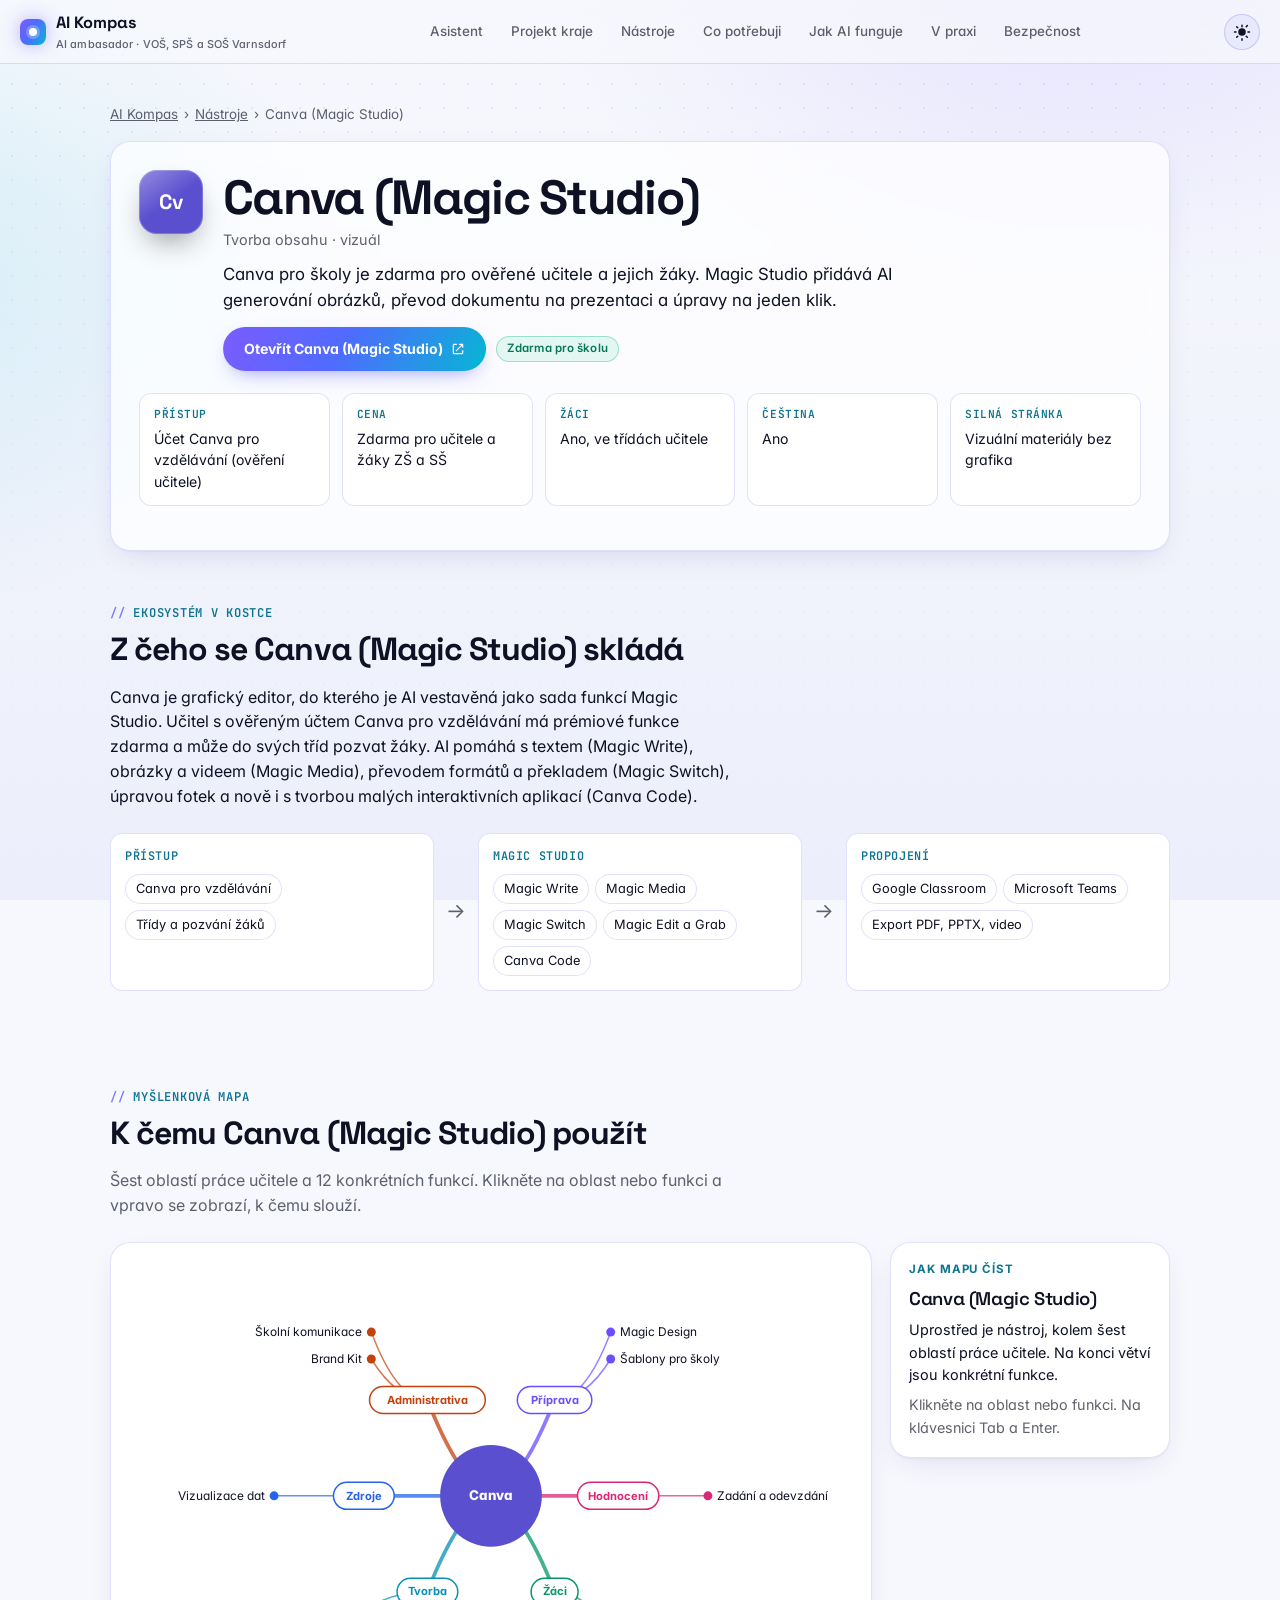
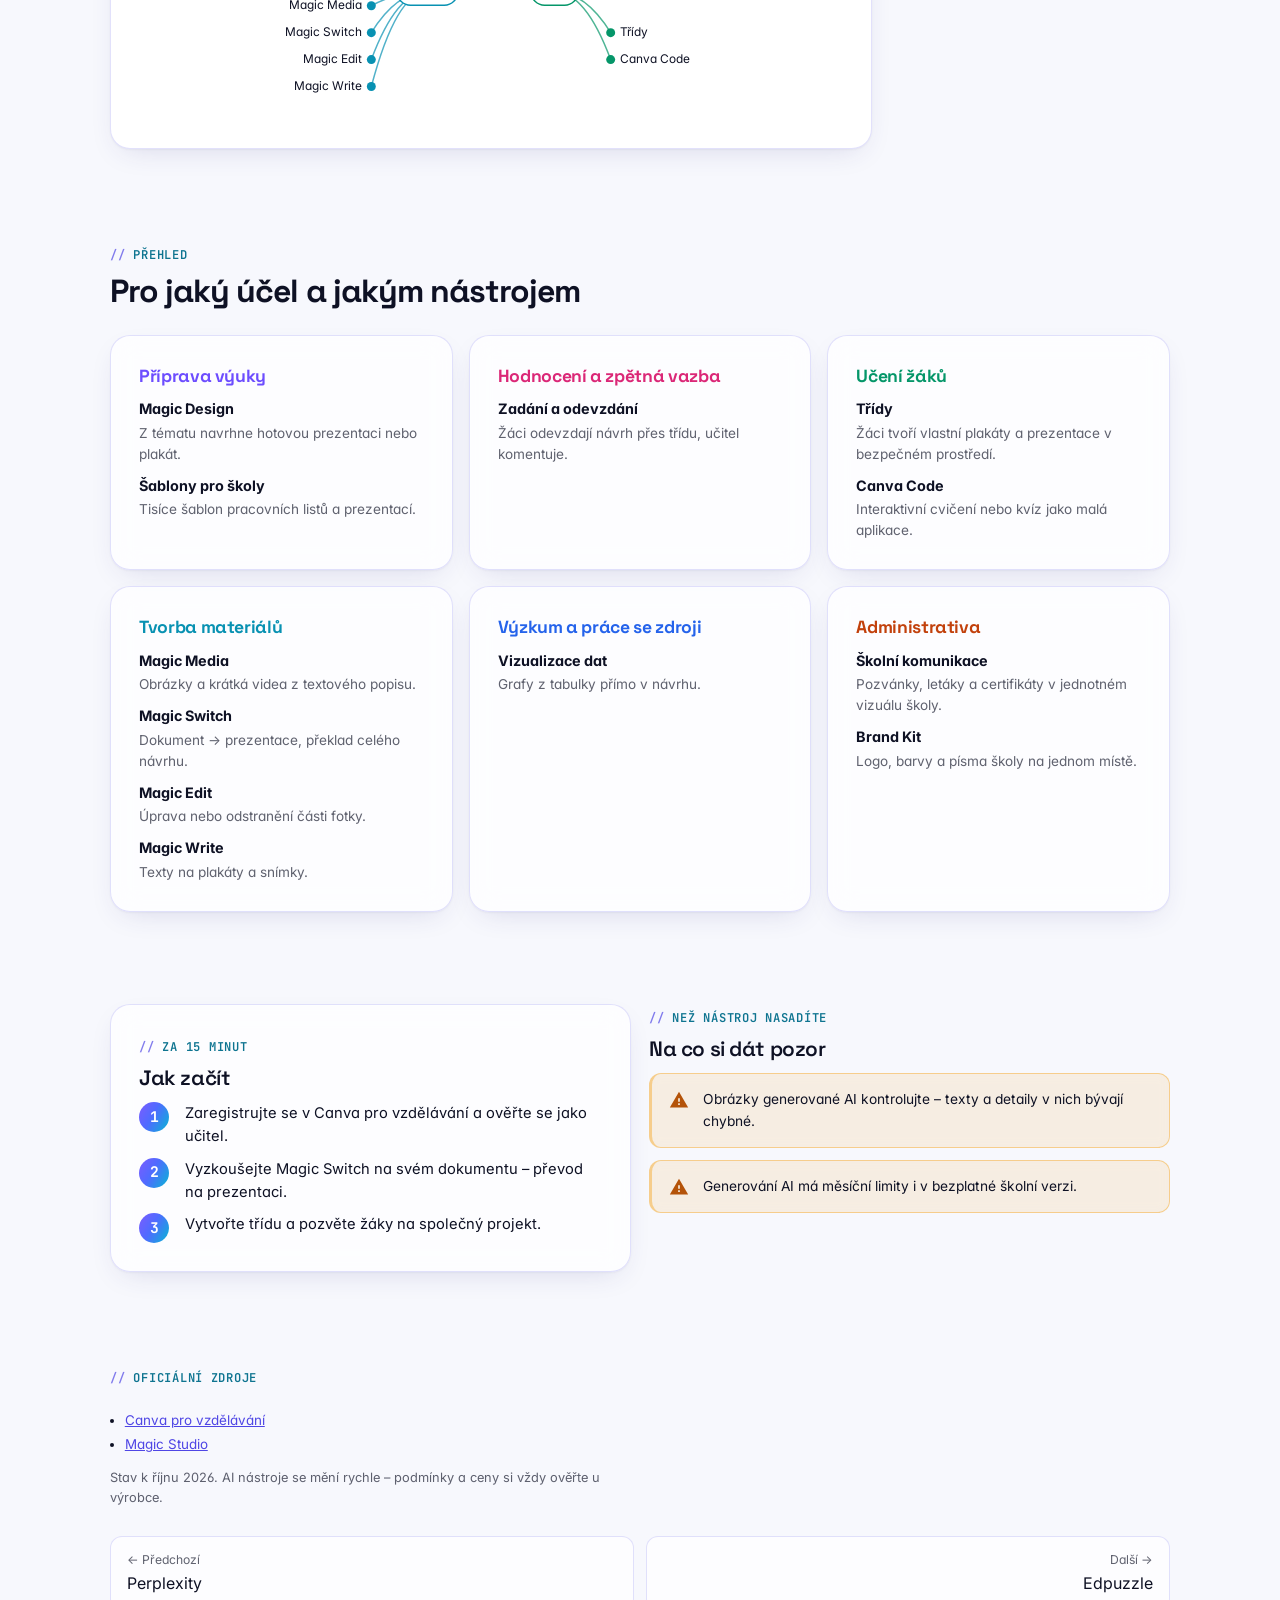
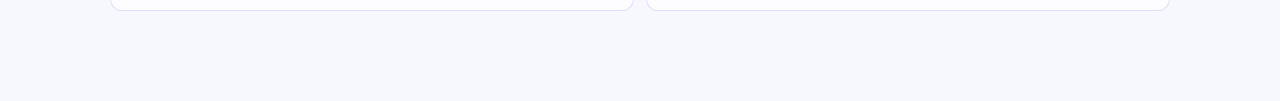
==== commit ac98858a: "Asistent 14.10.2026" ====
--- a/nastroje/canva.html
+++ b/nastroje/canva.html
@@ -17,6 +17,7 @@
     <span>AI Kompas<br><small>AI ambasador · VOŠ, SPŠ a SOŠ Varnsdorf</small></span>
   </a>
   <nav>
+    <a href="../index.html#asistent">Asistent</a>
     <a href="../index.html#projekt">Projekt kraje</a>
     <a href="../index.html#nastroje">Nástroje</a>
     <a href="../index.html#vyber">Co potřebuji</a>
--- a/css/style.css
+++ b/css/style.css
@@ -740,3 +740,99 @@
   .stat-tile .num { font-size: 1.55rem; }
   .hero .tagline { font-size: 0.72rem; }
 }
+
+/* =====================================================================
+   ASISTENT KOMPASU (chat s vyměnitelným „mozkem“)
+   ===================================================================== */
+.visually-hidden { position: absolute !important; width: 1px; height: 1px; overflow: hidden; clip: rect(0 0 0 0); white-space: nowrap; }
+section#asistent { margin-bottom: 72px; }
+.asistent { display: grid; gap: 14px; padding: clamp(18px, 3vw, 28px); }
+.as-head { display: flex; justify-content: space-between; align-items: flex-start; gap: 14px; flex-wrap: wrap; }
+.as-title { display: flex; gap: 14px; align-items: center; min-width: 0; }
+.as-title h2 { font-size: clamp(1.3rem, 1.1rem + 0.8vw, 1.7rem); margin: 0 0 2px; }
+.as-title p { margin: 0; font-size: 0.9rem; }
+.as-avatar {
+  width: 46px; height: 46px; border-radius: 14px; flex-shrink: 0; background: var(--grad);
+  display: grid; place-items: center; box-shadow: 0 10px 24px -10px rgba(99,102,241,0.8);
+}
+.as-avatar span { width: 14px; height: 14px; border-radius: 50%; background: #fff; box-shadow: 0 0 0 5px rgba(255,255,255,0.25); animation: pulse-core 2.8s ease-in-out infinite; }
+.as-tools { display: flex; gap: 8px; align-items: center; }
+.as-brain {
+  display: inline-flex; align-items: center; gap: 8px; font-family: var(--font-mono); font-size: 0.74rem; font-weight: 600;
+  padding: 6px 12px; border-radius: var(--r-full); border: 1px solid var(--border-hover); background: var(--panel-bg-solid); color: var(--muted);
+}
+.as-led { width: 8px; height: 8px; border-radius: 50%; background: var(--warning); box-shadow: 0 0 8px var(--warning); }
+.as-brain.is-ai .as-led { background: var(--success); box-shadow: 0 0 8px var(--success); }
+.as-icon {
+  width: 36px; height: 36px; border-radius: var(--r-full); display: grid; place-items: center; cursor: pointer;
+  background: var(--button-secondary-bg); border: 1px solid var(--button-secondary-border); color: var(--text);
+}
+.as-icon:hover, .as-icon[aria-expanded="true"] { border-color: var(--border-strong); color: var(--accent); }
+.as-icon svg { width: 18px; height: 18px; fill: currentColor; }
+
+.as-log {
+  position: relative; display: flex; flex-direction: column; gap: 12px; min-height: 180px; max-height: min(460px, 60vh); overflow-y: auto;
+  padding: 16px; border-radius: var(--r-md); background: var(--panel-bg-solid); border: 1px solid var(--border-hover);
+  scroll-behavior: smooth; overscroll-behavior: contain;
+}
+.as-msg { max-width: min(80ch, 88%); padding: 11px 15px; border-radius: 16px; font-size: 0.93rem; line-height: 1.55; overflow-wrap: anywhere; }
+.as-msg p { margin: 0 0 0.55em; max-width: none; }
+.as-msg p:last-child, .as-msg ul:last-child, .as-msg ol:last-child { margin-bottom: 0; }
+.as-msg ul, .as-msg ol { margin: 0 0 0.55em; padding-left: 1.2em; display: grid; gap: 4px; }
+.as-assistant { align-self: flex-start; background: var(--button-secondary-bg); border: 1px solid var(--border-hover); border-top-left-radius: 4px; }
+.as-user { align-self: flex-end; background: var(--grad); color: #fff; border-top-right-radius: 4px; box-shadow: 0 8px 20px -12px rgba(99,102,241,0.9); }
+.as-user p { color: #fff; }
+.as-msg.is-error { border-color: var(--danger-border); background: var(--danger-bg); }
+.as-note { margin-top: 8px; padding-top: 8px; border-top: 1px dashed var(--border-hover); font-size: 0.78rem; color: var(--muted); }
+.as-typing { display: inline-flex; gap: 5px; padding: 4px 2px; }
+.as-typing i { width: 7px; height: 7px; border-radius: 50%; background: var(--accent); opacity: .35; animation: as-dot 1s infinite ease-in-out; }
+.as-typing i:nth-child(2) { animation-delay: .15s; } .as-typing i:nth-child(3) { animation-delay: .3s; }
+@keyframes as-dot { 0%, 80%, 100% { opacity: .25; transform: translateY(0); } 40% { opacity: 1; transform: translateY(-3px); } }
+
+.as-suggest { display: flex; flex-wrap: wrap; gap: 8px; }
+.as-suggest:empty { display: none; }
+.as-chip {
+  font-family: var(--font-ui); font-size: 0.82rem; font-weight: 500; cursor: pointer; text-align: left;
+  padding: 7px 14px; border-radius: var(--r-full); border: 1px solid var(--border-hover); background: var(--panel-bg-solid); color: var(--text);
+}
+.as-chip:hover { border-color: var(--border-strong); color: var(--accent); }
+
+.as-input {
+  display: flex; gap: 8px; align-items: flex-end; padding: 6px 6px 6px 16px; border-radius: 18px;
+  background: var(--panel-bg-solid); border: 1px solid var(--border-strong); transition: box-shadow .2s;
+}
+.as-input:focus-within { box-shadow: 0 0 0 4px rgba(99,102,241,0.18); }
+.as-input textarea {
+  flex: 1; min-width: 0; resize: none; border: 0; outline: 0; background: transparent; color: var(--text);
+  font: inherit; font-size: 0.95rem; line-height: 1.5; padding: 8px 0; max-height: 160px;
+}
+.as-input textarea::placeholder { color: var(--muted); }
+.as-send {
+  width: 40px; height: 40px; flex-shrink: 0; border: 0; border-radius: 13px; cursor: pointer; display: grid; place-items: center;
+  background: var(--grad); color: #fff; box-shadow: 0 8px 18px -8px rgba(99,102,241,0.9);
+}
+.as-send:disabled { opacity: .5; cursor: wait; }
+.as-send svg { width: 18px; height: 18px; fill: currentColor; }
+.as-foot { margin: 0; font-size: 0.78rem; color: var(--muted); max-width: none; }
+
+.as-settings { display: grid; gap: 14px; padding: 16px; border-radius: var(--r-md); background: var(--panel-bg-solid); border: 1px solid var(--border-strong); }
+.as-brains { border: 0; padding: 0; margin: 0; display: grid; gap: 8px; }
+.as-brains legend, .as-field > span { font-family: var(--font-mono); font-size: 0.72rem; font-weight: 600; letter-spacing: 0.05em; text-transform: uppercase; color: var(--accent-soft); margin-bottom: 6px; }
+.as-brain-opt { display: flex; gap: 10px; align-items: flex-start; padding: 10px 12px; border-radius: var(--r-sm); border: 1px solid var(--border-hover); cursor: pointer; }
+.as-brain-opt:has(input:checked) { border-color: var(--accent); background: var(--button-secondary-bg); }
+.as-brain-opt input { margin-top: 4px; accent-color: var(--accent); }
+.as-brain-opt b { display: block; font-size: 0.9rem; }
+.as-brain-opt small { display: block; color: var(--muted); font-size: 0.8rem; }
+.as-field { display: grid; gap: 4px; }
+.as-field input, .as-field textarea {
+  font: inherit; font-size: 0.88rem; color: var(--text); background: var(--bg-top); padding: 9px 12px;
+  border-radius: var(--r-sm); border: 1px solid var(--border-hover); width: 100%;
+}
+.as-field input:focus, .as-field textarea:focus { outline: 2px solid var(--accent); outline-offset: 1px; }
+.as-field small { color: var(--muted); font-size: 0.78rem; }
+.as-actions { display: flex; gap: 10px; align-items: center; flex-wrap: wrap; }
+.as-saved { font-size: 0.85rem; color: var(--success); font-weight: 600; }
+@media (max-width: 560px) {
+  .as-msg { max-width: 94%; }
+  .as-title p { display: none; }
+}
